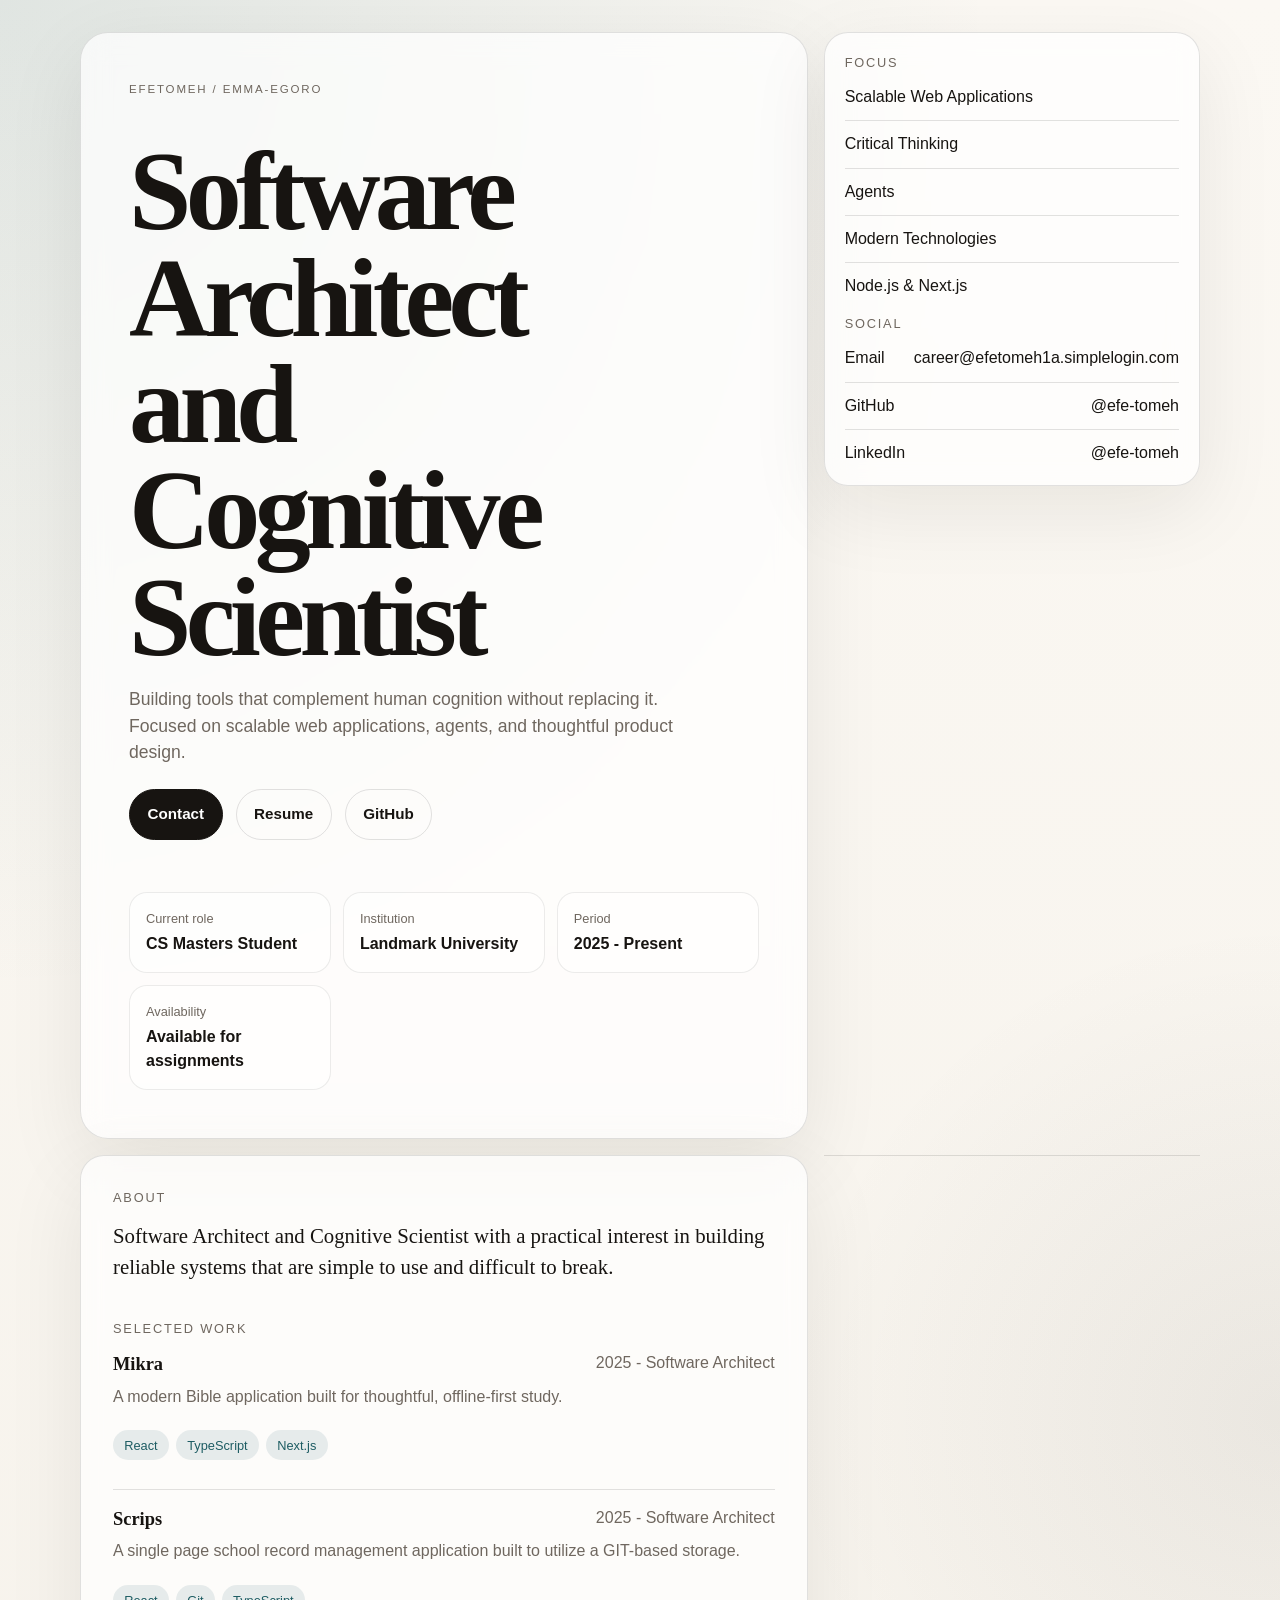
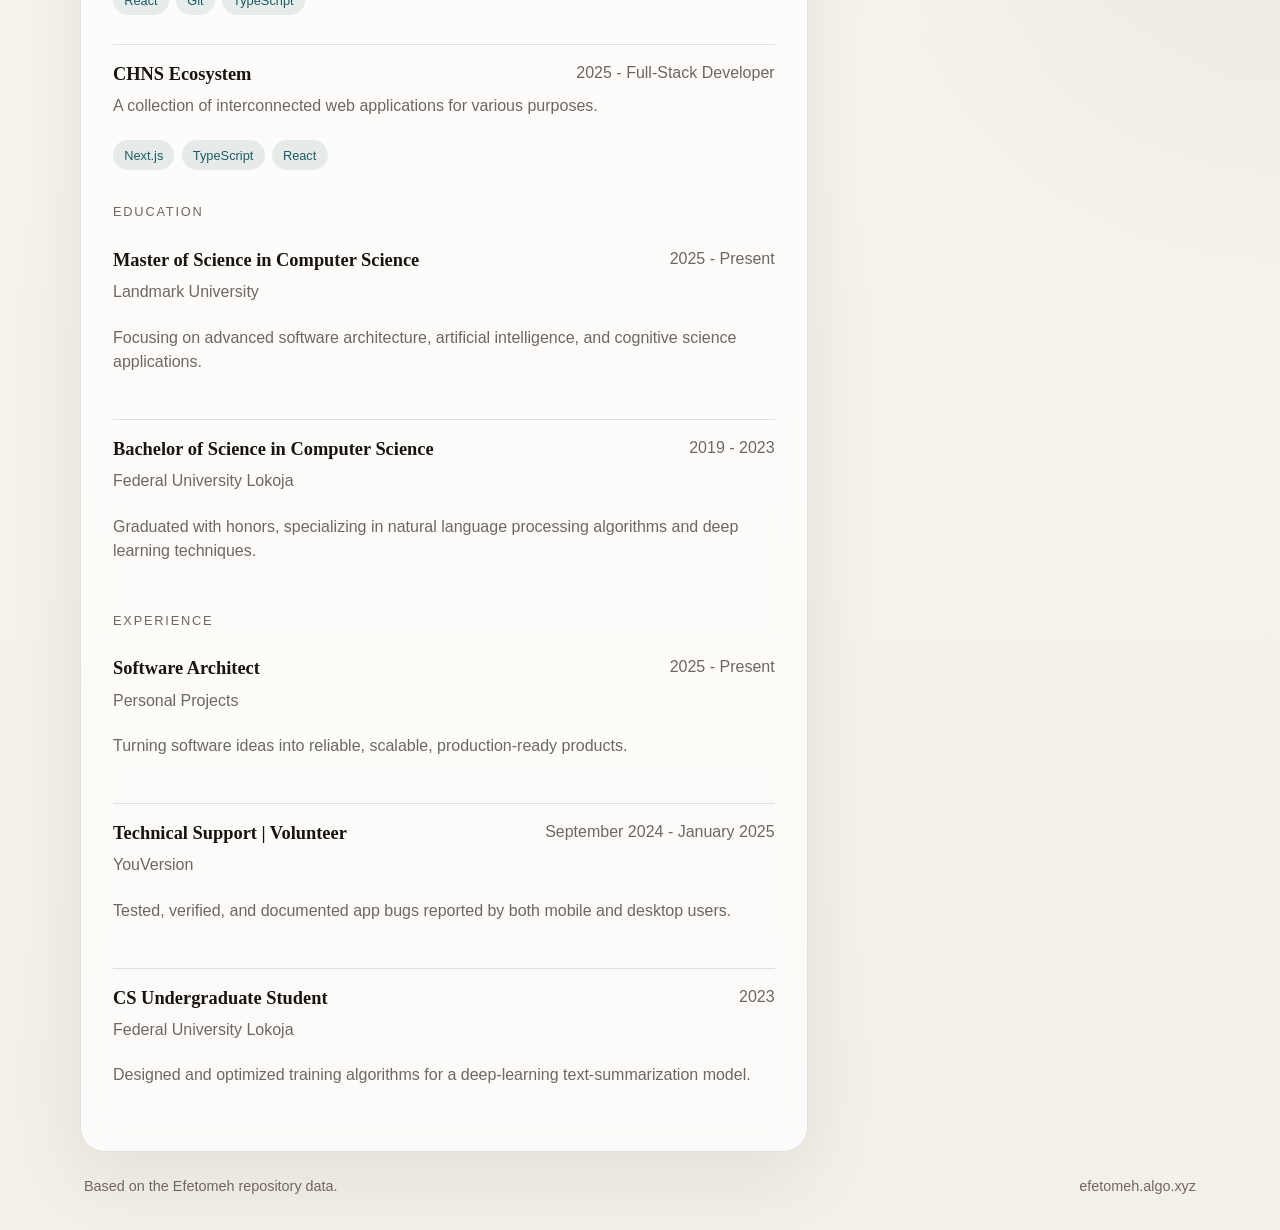
==== index.html @ be4eb084 "fix: update footer URL and simplify social list rendering" ====
<!doctype html>
<html lang="en">
  <head>
    <meta charset="UTF-8" />
    <meta name="viewport" content="width=device-width, initial-scale=1.0" />
    <meta name="description" content="Loading portfolio data..." />
    <title>Efetomeh</title>
    <style>
      :root {
        color-scheme: light;
        --bg: #f4f0e8;
        --panel: rgba(255, 255, 255, 0.72);
        --text: #171411;
        --muted: #6f675f;
        --line: rgba(23, 20, 17, 0.12);
        --accent: #1d5c63;
        --accent-soft: rgba(29, 92, 99, 0.1);
        --shadow: 0 24px 80px rgba(23, 20, 17, 0.08);
      }

      * {
        box-sizing: border-box;
      }

      html {
        scroll-behavior: smooth;
      }

      body {
        margin: 0;
        min-height: 100vh;
        background:
          radial-gradient(circle at top left, rgba(29, 92, 99, 0.12), transparent 32%),
          radial-gradient(circle at right center, rgba(23, 20, 17, 0.06), transparent 26%),
          linear-gradient(180deg, #fbf8f3 0%, var(--bg) 100%);
        color: var(--text);
        font-family: Georgia, "Times New Roman", serif;
        line-height: 1.5;
      }

      a {
        color: inherit;
        text-decoration: none;
      }

      a:hover {
        color: var(--accent);
      }

      .page {
        width: min(1120px, calc(100% - 2rem));
        margin: 0 auto;
        padding: 1rem 0 2rem;
      }

      .shell {
        display: grid;
        gap: 1rem;
        min-height: calc(100vh - 3rem);
      }

      .hero,
      .content,
      .aside,
      .footer {
        background: var(--panel);
        border: 1px solid var(--line);
        box-shadow: var(--shadow);
        backdrop-filter: blur(14px);
      }

      .hero {
        display: grid;
        gap: 1.5rem;
        padding: clamp(1.5rem, 4vw, 3rem);
        border-radius: 28px;
      }

      .eyebrow {
        margin: 0 0 1rem;
        font-family: Arial, Helvetica, sans-serif;
        letter-spacing: 0.16em;
        text-transform: uppercase;
        color: var(--muted);
        font-size: 0.72rem;
      }

      h1,
      h2,
      h3,
      p {
        margin-top: 0;
      }

      h1 {
        margin-bottom: 1rem;
        font-size: clamp(3rem, 9vw, 7rem);
        line-height: 0.95;
        letter-spacing: -0.05em;
        max-width: 10ch;
      }

      .lead {
        max-width: 34rem;
        margin-bottom: 1.5rem;
        font-family: Arial, Helvetica, sans-serif;
        font-size: clamp(1rem, 2vw, 1.1rem);
        color: var(--muted);
      }

      .actions {
        display: flex;
        flex-wrap: wrap;
        gap: 0.8rem;
        margin-bottom: 1.75rem;
      }

      .button {
        display: inline-flex;
        align-items: center;
        justify-content: center;
        min-height: 48px;
        padding: 0.8rem 1.1rem;
        border-radius: 999px;
        border: 1px solid var(--line);
        font-family: Arial, Helvetica, sans-serif;
        font-size: 0.95rem;
        font-weight: 600;
        transition: transform 180ms ease, background-color 180ms ease, border-color 180ms ease;
      }

      .button.primary {
        background: var(--text);
        color: #fff;
        border-color: var(--text);
      }

      .button.secondary {
        background: transparent;
        color: var(--text);
      }

      .button:hover {
        transform: translateY(-1px);
      }

      .meta-grid {
        display: grid;
        gap: 0.75rem;
        grid-template-columns: repeat(auto-fit, minmax(160px, 1fr));
        font-family: Arial, Helvetica, sans-serif;
      }

      .meta-card {
        padding: 1rem;
        border-radius: 18px;
        background: rgba(255, 255, 255, 0.5);
        border: 1px solid rgba(23, 20, 17, 0.08);
      }

      .meta-label {
        display: block;
        margin-bottom: 0.25rem;
        color: var(--muted);
        font-size: 0.8rem;
      }

      .meta-value {
        font-size: 1rem;
        font-weight: 600;
      }

      .content {
        display: grid;
        gap: 1rem;
        padding: clamp(1.25rem, 3vw, 2rem);
        border-radius: 24px;
      }

      .background-grid {
        display: grid;
        gap: 1rem;
      }

      .stack {
        display: grid;
        gap: 0.8rem;
      }

      .section-title {
        margin-bottom: 0.8rem;
        font-family: Arial, Helvetica, sans-serif;
        font-size: 0.8rem;
        letter-spacing: 0.14em;
        text-transform: uppercase;
        color: var(--muted);
      }

      .bio {
        max-width: 48rem;
        font-size: clamp(1.1rem, 2vw, 1.3rem);
      }

      .projects {
        display: grid;
        gap: 0.8rem;
      }

      .project {
        display: grid;
        gap: 0.35rem;
        padding: 1rem 0;
        border-top: 1px solid var(--line);
      }

      .project:first-child {
        border-top: 0;
        padding-top: 0;
      }

      .project-row {
        display: flex;
        flex-wrap: wrap;
        justify-content: space-between;
        gap: 0.8rem;
      }

      .project-title {
        margin: 0;
        font-size: 1.15rem;
      }

      .project-desc,
      .contact-note,
      .footer {
        font-family: Arial, Helvetica, sans-serif;
        color: var(--muted);
      }

      .tech {
        display: flex;
        flex-wrap: wrap;
        gap: 0.45rem;
      }

      .chip {
        padding: 0.35rem 0.7rem;
        border-radius: 999px;
        background: var(--accent-soft);
        color: var(--accent);
        font-family: Arial, Helvetica, sans-serif;
        font-size: 0.8rem;
      }

      .aside {
        display: grid;
        gap: 1rem;
        padding: 1.25rem;
        border-radius: 24px;
      }

      .list {
        display: grid;
        gap: 0.7rem;
        margin: 0;
        padding: 0;
        list-style: none;
        font-family: Arial, Helvetica, sans-serif;
      }

      .list li {
        display: flex;
        justify-content: space-between;
        gap: 1rem;
        padding-bottom: 0.7rem;
        border-bottom: 1px solid var(--line);
      }

      .list li:last-child {
        border-bottom: 0;
        padding-bottom: 0;
      }

      .footer {
        display: flex;
        justify-content: space-between;
        gap: 1rem;
        padding: 0.5rem 0.25rem 0;
        box-shadow: none;
        border: 0;
        background: transparent;
        font-size: 0.9rem;
      }

      .divider {
        width: 100%;
        height: 1px;
        background: var(--line);
      }

      @media (min-width: 900px) {
        .shell {
          grid-template-columns: minmax(0, 1.45fr) minmax(280px, 0.75fr);
          align-items: start;
          padding-top: 1rem;
        }

        .hero,
        .content {
          grid-column: 1;
        }

        .aside {
          grid-column: 2;
          position: sticky;
          top: 1rem;
        }

        .footer {
          grid-column: 1 / -1;
        }
      }

      @media (max-width: 640px) {
        .page {
          width: min(100% - 1rem, 1120px);
          padding-top: 0.5rem;
        }

        .hero,
        .content,
        .aside {
          border-radius: 22px;
        }

        .project-row,
        .footer {
          flex-direction: column;
        }
      }

      .button:focus-visible,
      a:focus-visible {
        outline: 2px solid var(--accent);
        outline-offset: 3px;
      }
    </style>
  </head>
  <body>
    <main class="page">
      <div class="shell">
        <section class="hero" aria-labelledby="hero-title">
          <p class="eyebrow" id="hero-eyebrow"></p>
          <div>
            <h1 id="hero-title"></h1>
            <p class="lead" id="hero-lead"></p>
            <div class="actions">
              <a class="button primary" id="contact-link" href="#"></a>
              <a class="button secondary" id="resume-link" href="#"></a>
              <a class="button secondary" id="github-link" href="#" target="_blank" rel="noreferrer"></a>
            </div>
          </div>

          <div class="meta-grid" id="profile-details-grid" aria-label="Profile details">
            <div class="meta-card">
              <span class="meta-label" id="label-current-role"></span>
              <div class="meta-value" id="current-role"></div>
            </div>
            <div class="meta-card">
              <span class="meta-label" id="label-current-institution"></span>
              <div class="meta-value" id="current-institution"></div>
            </div>
            <div class="meta-card">
              <span class="meta-label" id="label-current-period"></span>
              <div class="meta-value" id="current-period"></div>
            </div>
            <div class="meta-card">
              <span class="meta-label" id="label-availability"></span>
              <div class="meta-value" id="availability"></div>
            </div>
          </div>
        </section>

        <aside class="aside" aria-labelledby="focus-title">
          <div>
            <p class="section-title" id="focus-title">Focus</p>
            <ul class="list" id="focus-list"></ul>
          </div>

          <div>
            <p class="section-title" id="social-title">Social</p>
            <ul class="list" id="social-list"></ul>
          </div>
        </aside>

        <section class="content" aria-labelledby="work-title">
          <div>
            <p class="section-title" id="about-title">About</p>
            <p class="bio" id="bio"></p>
          </div>

          <div>
            <p class="section-title" id="work-title">Selected work</p>
            <div class="projects" id="projects-list"></div>
          </div>

          <div class="background-grid">
            <div class="stack">
              <p class="section-title" id="education-title">Education</p>
              <div class="projects" id="education-list"></div>
            </div>

            <div class="stack">
              <p class="section-title" id="experience-title">Experience</p>
              <div class="projects" id="experience-list"></div>
            </div>
          </div>
        </section>

        <div class="divider" aria-hidden="true"></div>

        <footer class="footer">
          <span id="footer-note"></span>
          <span><a id="footer-link" href="#" target="_blank" rel="noreferrer"></a></span>
        </footer>
      </div>
    </main>
    <script type="module">
      const dataUrl = "./data.json";

      const descriptionMeta = document.querySelector('meta[name="description"]');
      const heroEyebrow = document.getElementById("hero-eyebrow");
      const heroTitle = document.getElementById("hero-title");
      const heroLead = document.getElementById("hero-lead");
      const contactLink = document.getElementById("contact-link");
      const currentRole = document.getElementById("current-role");
      const currentInstitution = document.getElementById("current-institution");
      const currentPeriod = document.getElementById("current-period");
      const availability = document.getElementById("availability");
      const profileDetailsGrid = document.getElementById("profile-details-grid");
      const labelCurrentRole = document.getElementById("label-current-role");
      const labelCurrentInstitution = document.getElementById("label-current-institution");
      const labelCurrentPeriod = document.getElementById("label-current-period");
      const labelAvailability = document.getElementById("label-availability");
      const resumeLink = document.getElementById("resume-link");
      const footerLink = document.getElementById("footer-link");
      const footerNote = document.getElementById("footer-note");
      const focusTitle = document.getElementById("focus-title");
      const focusList = document.getElementById("focus-list");
      const socialList = document.getElementById("social-list");
      const socialTitle = document.getElementById("social-title");
      const aboutTitle = document.getElementById("about-title");
      const workTitle = document.getElementById("work-title");
      const educationTitle = document.getElementById("education-title");
      const experienceTitle = document.getElementById("experience-title");
      const bio = document.getElementById("bio");
      const projectsList = document.getElementById("projects-list");
      const educationList = document.getElementById("education-list");
      const experienceList = document.getElementById("experience-list");

      function renderPortfolio(portfolioData) {
        const { page, personalInfo, projects, education, experience, socials } = portfolioData;
        const contactSocial = socials.find((social) => social.name === "Email" || social.name === "Mail") ?? socials[0];
        const githubSocial = socials.find((social) => social.name === "GitHub");
        const sections = page.sections ?? {};
        const profileDetailLabels = page.profileDetailLabels ?? {};

        if (descriptionMeta) {
          descriptionMeta.setAttribute("content", page.description);
        }

        document.title = page.title;

        if (heroEyebrow) heroEyebrow.textContent = `${personalInfo.name} / ${personalInfo.fullName}`;
        if (heroTitle) heroTitle.textContent = personalInfo.title;
        if (heroLead) {
          heroLead.textContent = `${personalInfo.description.charAt(0).toUpperCase()}${personalInfo.description.slice(1)} ${page.heroLeadSuffix}`;
        }
        if (contactLink) contactLink.textContent = page.contactLabel;
        if (contactLink && contactSocial) contactLink.setAttribute("href", contactSocial.url);
        if (profileDetailsGrid) profileDetailsGrid.setAttribute("aria-label", page.profileDetailAriaLabel ?? "Profile details");
        if (labelCurrentRole) labelCurrentRole.textContent = profileDetailLabels.role ?? "Current role";
        if (labelCurrentInstitution) labelCurrentInstitution.textContent = profileDetailLabels.institution ?? "Institution";
        if (labelCurrentPeriod) labelCurrentPeriod.textContent = profileDetailLabels.period ?? "Period";
        if (labelAvailability) labelAvailability.textContent = profileDetailLabels.availability ?? "Availability";
        if (currentRole) currentRole.textContent = personalInfo.currentRole;
        if (currentInstitution) currentInstitution.textContent = personalInfo.currentInstitution.replace(/^@\s*/, "");
        if (currentPeriod) currentPeriod.textContent = personalInfo.currentPeriod.replace(/—/g, "-");
        if (availability) availability.textContent = personalInfo.availability;
        if (resumeLink) resumeLink.textContent = page.resumeLabel;
        if (resumeLink) resumeLink.setAttribute("href", personalInfo.resumeUrl);
        if (focusTitle) focusTitle.textContent = sections.focus ?? "Focus";
        if (socialTitle) socialTitle.textContent = sections.social ?? "Social";
        if (aboutTitle) aboutTitle.textContent = sections.about ?? "About";
        if (workTitle) workTitle.textContent = sections.selectedWork ?? "Selected work";
        if (educationTitle) educationTitle.textContent = sections.education ?? "Education";
        if (experienceTitle) experienceTitle.textContent = sections.experience ?? "Experience";
        const githubLink = document.getElementById("github-link");
        if (githubLink) githubLink.textContent = page.githubLabel;
        if (githubLink && githubSocial) githubLink.setAttribute("href", githubSocial.url);
        if (footerNote) footerNote.textContent = page.footerNote;
        if (footerLink) footerLink.textContent = page.footerUrlLabel;
        if (footerLink) footerLink.setAttribute("href", page.footerUrl);
        if (bio) {
          bio.textContent = `${personalInfo.title} with a practical interest in building reliable systems that are simple to use and difficult to break.`;
        }

        if (focusList) {
          focusList.innerHTML = personalInfo.focus
            .map((item) => `<li><span>${item}</span></li>`)
            .join("");
        }

        if (socialList) {
          socialList.innerHTML = socials
            .map((social) => {
              const label = social.handle ?? "";
              return `<li><a href="${social.url}" target="${social.url.startsWith("mailto:") ? "_self" : "_blank"}" rel="${social.url.startsWith("mailto:") ? "" : "noreferrer"}">${social.name}</a><span>${label}</span></li>`;
            })
            .join("");
        }

        if (projectsList) {
          projectsList.innerHTML = projects
            .map(
              (project) => `
                <article class="project">
                  <div class="project-row">
                    <h3 class="project-title"><a href="${project.url}" target="_blank" rel="noreferrer">${project.title}</a></h3>
                    <span class="project-desc">${project.year} - ${project.role}</span>
                  </div>
                  <p class="project-desc">${project.description.replace(/^.*?:\s*/, "")}</p>
                  <div class="tech">
                    ${project.tech.map((tech) => `<span class="chip">${tech}</span>`).join("")}
                  </div>
                </article>
              `
            )
            .join("");
        }

        if (educationList) {
          educationList.innerHTML = education
            .map(
              (item) => `
                <article class="project">
                  <div class="project-row">
                    <h3 class="project-title">${item.degree}</h3>
                    <span class="project-desc">${item.year}</span>
                  </div>
                  <p class="project-desc">${item.school}</p>
                  <p class="project-desc">${item.description}</p>
                </article>
              `
            )
            .join("");
        }

        if (experienceList) {
          experienceList.innerHTML = experience
            .map(
              (item) => `
                <article class="project">
                  <div class="project-row">
                    <h3 class="project-title">${item.role}</h3>
                    <span class="project-desc">${item.year}</span>
                  </div>
                  <p class="project-desc">${item.company}</p>
                  <p class="project-desc">${item.description}</p>
                </article>
              `
            )
            .join("");
        }
      }

      async function loadPortfolio() {
        let portfolioData = null;

        try {
          const response = await fetch(dataUrl, { cache: "no-store" });
          if (!response.ok) {
            throw new Error(`Failed to fetch data.json: ${response.status}`);
          }
          portfolioData = await response.json();
        } catch (error) {
          console.warn("Portfolio data could not be fetched.", error);
        }

        if (!portfolioData) {
          if (heroLead) heroLead.textContent = "Portfolio content could not be loaded.";
          return;
        }

        renderPortfolio(portfolioData);
      }

      loadPortfolio();
    </script>
  </body>
</html>
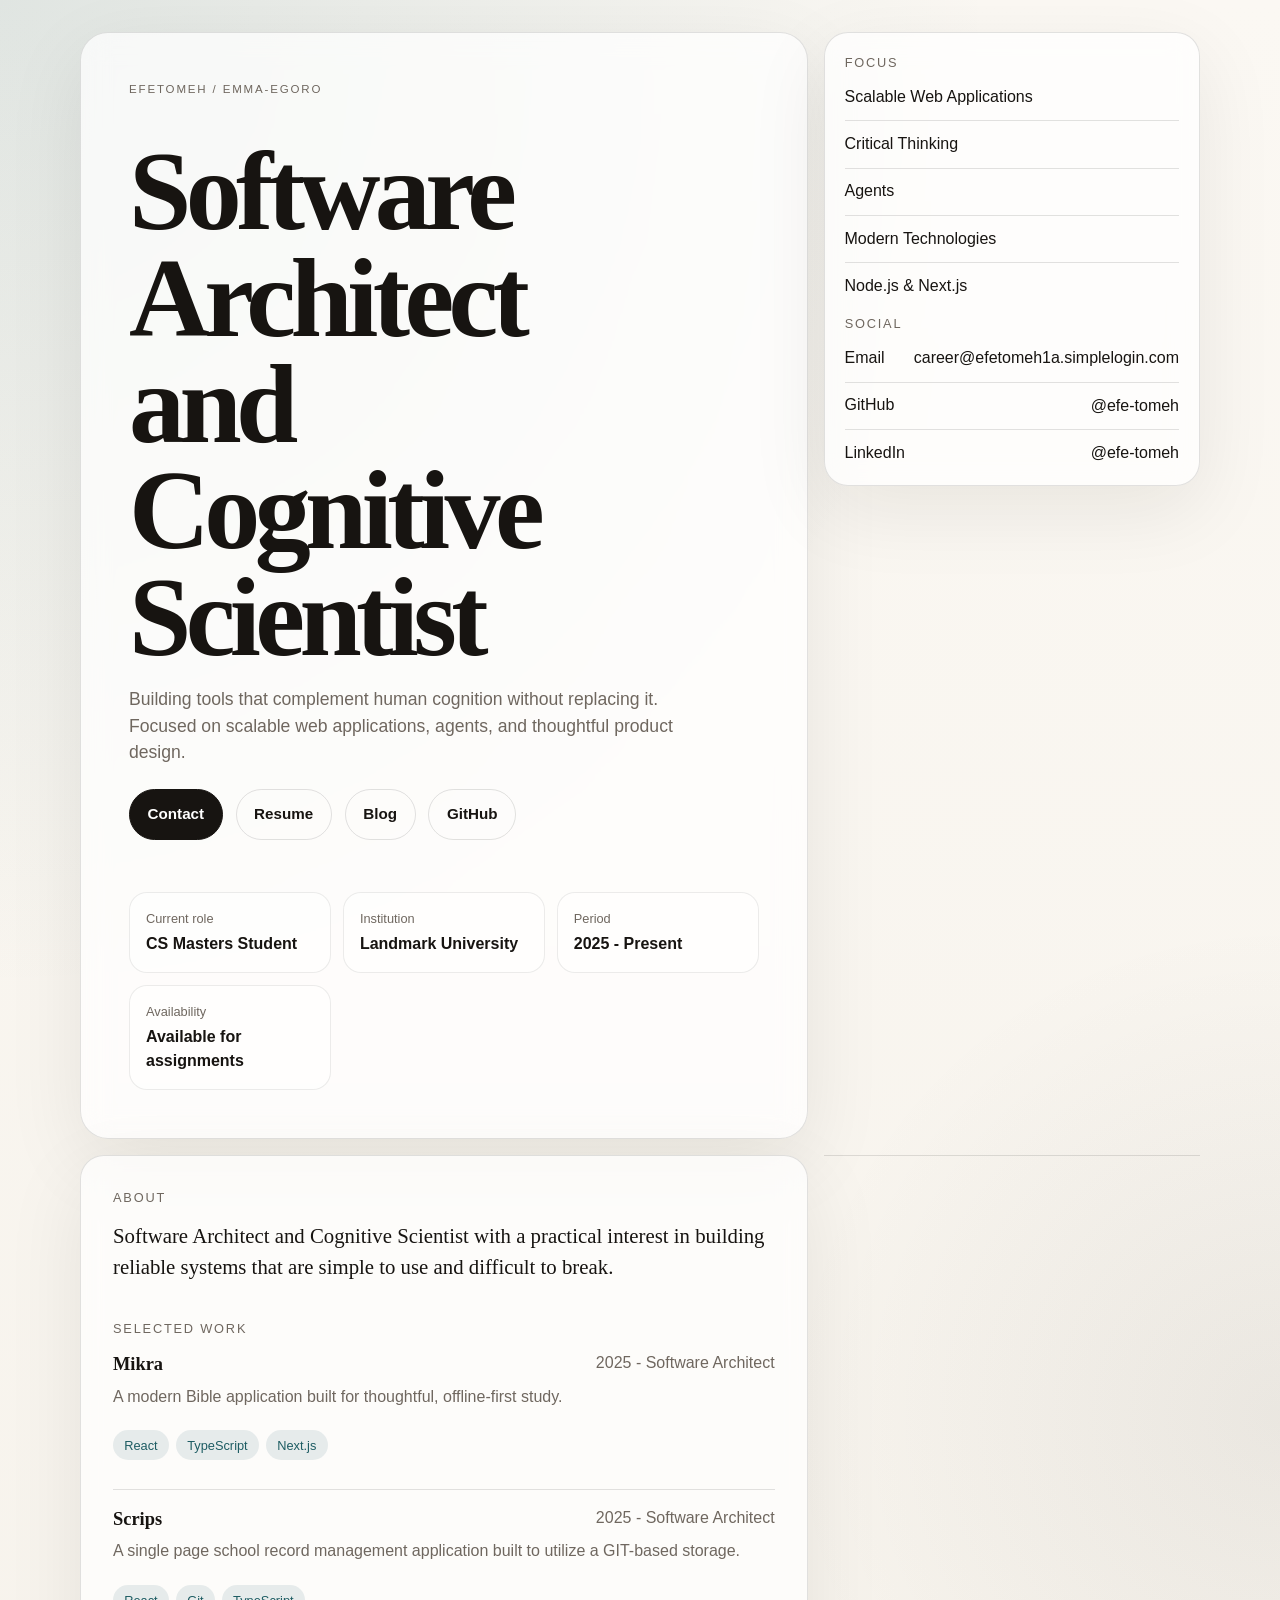
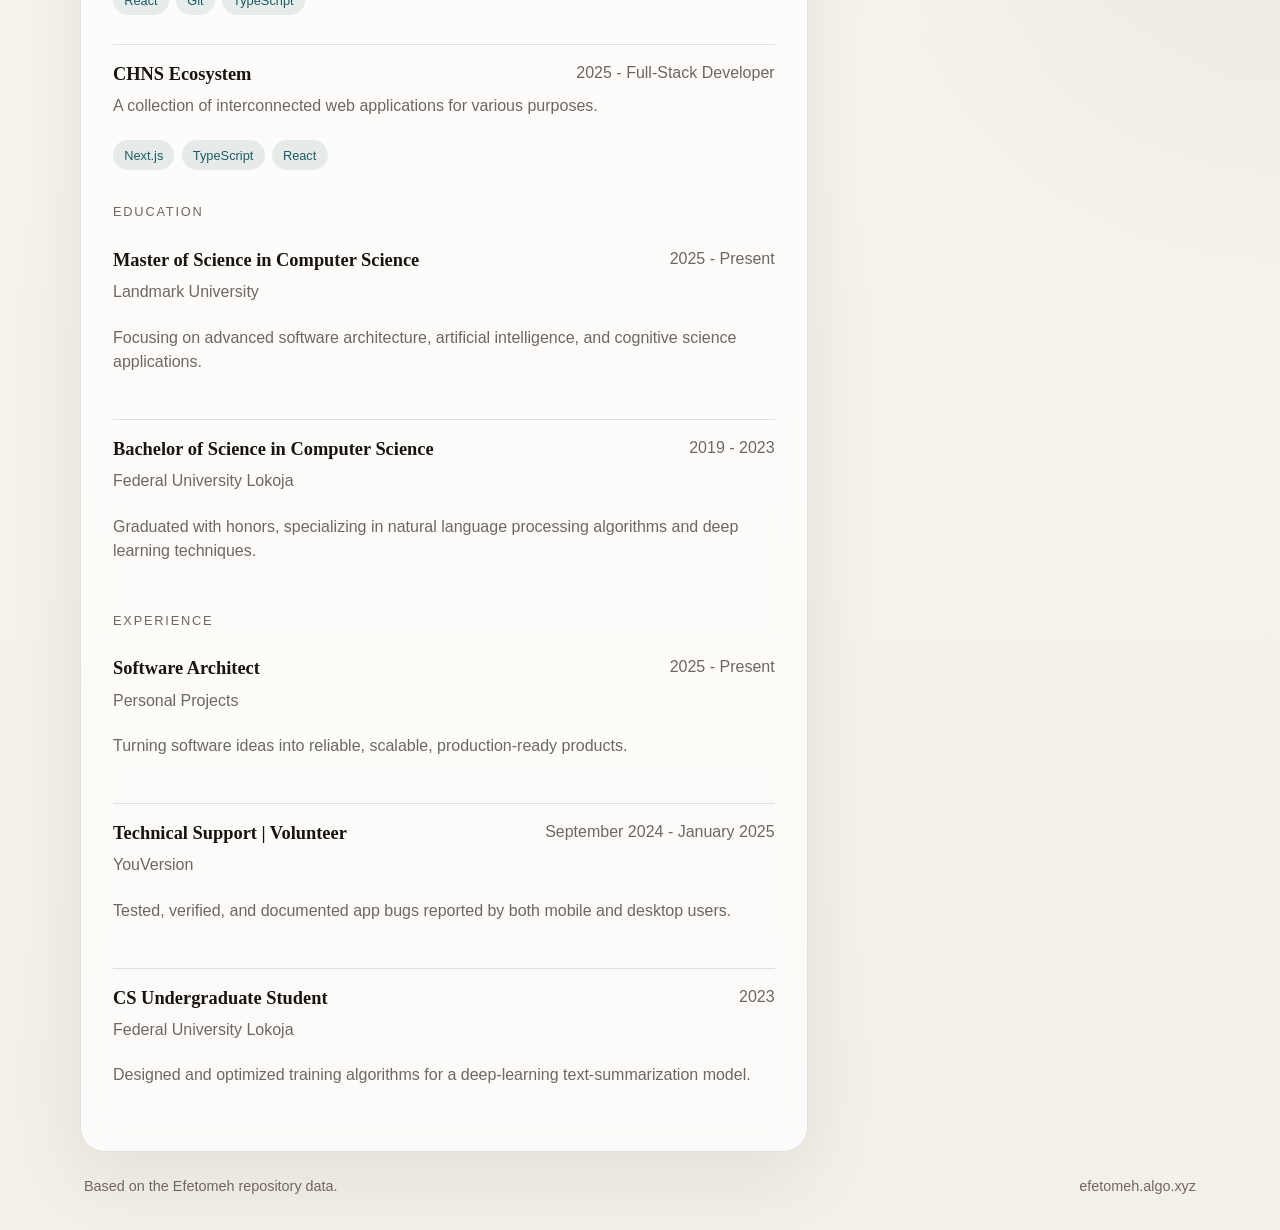
==== commit 9e537c32: "refactor: restructure portfolio data and update rendering logic" ====
--- a/index.html
+++ b/index.html
@@ -355,9 +355,10 @@
             <h1 id="hero-title"></h1>
             <p class="lead" id="hero-lead"></p>
             <div class="actions">
-              <a class="button primary" id="contact-link" href="#"></a>
-              <a class="button secondary" id="resume-link" href="#"></a>
-              <a class="button secondary" id="github-link" href="#" target="_blank" rel="noreferrer"></a>
+              <a class="button primary" id="contact-link" href=""></a>
+              <a class="button secondary" id="resume-link" href=""></a>
+              <a class="button secondary" id="blog-link" href=""></a>
+              <a class="button secondary" id="github-link" href="" target="_blank" rel="noreferrer"></a>
             </div>
           </div>
 
@@ -443,6 +444,7 @@
       const labelCurrentPeriod = document.getElementById("label-current-period");
       const labelAvailability = document.getElementById("label-availability");
       const resumeLink = document.getElementById("resume-link");
+      const blogLink = document.getElementById("blog-link");
       const footerLink = document.getElementById("footer-link");
       const footerNote = document.getElementById("footer-note");
       const focusTitle = document.getElementById("focus-title");
@@ -459,54 +461,54 @@
       const experienceList = document.getElementById("experience-list");
 
       function renderPortfolio(portfolioData) {
-        const { page, personalInfo, projects, education, experience, socials } = portfolioData;
-        const contactSocial = socials.find((social) => social.name === "Email" || social.name === "Mail") ?? socials[0];
-        const githubSocial = socials.find((social) => social.name === "GitHub");
-        const sections = page.sections ?? {};
-        const profileDetailLabels = page.profileDetailLabels ?? {};
+        const { hero, sections, profile, content, footer } = portfolioData;
+        const { projects, education, experience, socials } = content;
+        const profileDetailLabels = hero.profileDetailLabels ?? {};
 
         if (descriptionMeta) {
-          descriptionMeta.setAttribute("content", page.description);
-        }
-
-        document.title = page.title;
-
-        if (heroEyebrow) heroEyebrow.textContent = `${personalInfo.name} / ${personalInfo.fullName}`;
-        if (heroTitle) heroTitle.textContent = personalInfo.title;
+          descriptionMeta.setAttribute("content", hero.metaDescription);
+        }
+
+        document.title = hero.title;
+
+        if (heroEyebrow) heroEyebrow.textContent = `${hero.name} / ${hero.fullName}`;
+        if (heroTitle) heroTitle.textContent = hero.headline;
         if (heroLead) {
-          heroLead.textContent = `${personalInfo.description.charAt(0).toUpperCase()}${personalInfo.description.slice(1)} ${page.heroLeadSuffix}`;
-        }
-        if (contactLink) contactLink.textContent = page.contactLabel;
-        if (contactLink && contactSocial) contactLink.setAttribute("href", contactSocial.url);
-        if (profileDetailsGrid) profileDetailsGrid.setAttribute("aria-label", page.profileDetailAriaLabel ?? "Profile details");
-        if (labelCurrentRole) labelCurrentRole.textContent = profileDetailLabels.role ?? "Current role";
-        if (labelCurrentInstitution) labelCurrentInstitution.textContent = profileDetailLabels.institution ?? "Institution";
-        if (labelCurrentPeriod) labelCurrentPeriod.textContent = profileDetailLabels.period ?? "Period";
-        if (labelAvailability) labelAvailability.textContent = profileDetailLabels.availability ?? "Availability";
-        if (currentRole) currentRole.textContent = personalInfo.currentRole;
-        if (currentInstitution) currentInstitution.textContent = personalInfo.currentInstitution.replace(/^@\s*/, "");
-        if (currentPeriod) currentPeriod.textContent = personalInfo.currentPeriod.replace(/—/g, "-");
-        if (availability) availability.textContent = personalInfo.availability;
-        if (resumeLink) resumeLink.textContent = page.resumeLabel;
-        if (resumeLink) resumeLink.setAttribute("href", personalInfo.resumeUrl);
-        if (focusTitle) focusTitle.textContent = sections.focus ?? "Focus";
-        if (socialTitle) socialTitle.textContent = sections.social ?? "Social";
-        if (aboutTitle) aboutTitle.textContent = sections.about ?? "About";
-        if (workTitle) workTitle.textContent = sections.selectedWork ?? "Selected work";
-        if (educationTitle) educationTitle.textContent = sections.education ?? "Education";
-        if (experienceTitle) experienceTitle.textContent = sections.experience ?? "Experience";
+          heroLead.textContent = `${hero.description.charAt(0).toUpperCase()}${hero.description.slice(1)} ${hero.leadSuffix}`;
+        }
+        if (contactLink) contactLink.textContent = hero.actions.contact.label;
+        if (contactLink) contactLink.setAttribute("href", hero.actions.contact.url);
+        if (profileDetailsGrid) profileDetailsGrid.setAttribute("aria-label", hero.profileDetailAriaLabel);
+        if (labelCurrentRole) labelCurrentRole.textContent = profileDetailLabels.role;
+        if (labelCurrentInstitution) labelCurrentInstitution.textContent = profileDetailLabels.institution;
+        if (labelCurrentPeriod) labelCurrentPeriod.textContent = profileDetailLabels.period;
+        if (labelAvailability) labelAvailability.textContent = profileDetailLabels.availability;
+        if (currentRole) currentRole.textContent = profile.currentRole;
+        if (currentInstitution) currentInstitution.textContent = profile.currentInstitution.replace(/^@\s*/, "");
+        if (currentPeriod) currentPeriod.textContent = profile.currentPeriod.replace(/—/g, "-");
+        if (availability) availability.textContent = profile.availability;
+        if (resumeLink) resumeLink.textContent = hero.actions.resume.label;
+        if (resumeLink) resumeLink.setAttribute("href", hero.actions.resume.url);
+        if (blogLink) blogLink.textContent = hero.actions.blog.label;
+        if (blogLink) blogLink.setAttribute("href", hero.actions.blog.url);
         const githubLink = document.getElementById("github-link");
-        if (githubLink) githubLink.textContent = page.githubLabel;
-        if (githubLink && githubSocial) githubLink.setAttribute("href", githubSocial.url);
-        if (footerNote) footerNote.textContent = page.footerNote;
-        if (footerLink) footerLink.textContent = page.footerUrlLabel;
-        if (footerLink) footerLink.setAttribute("href", page.footerUrl);
+        if (githubLink) githubLink.textContent = hero.actions.github.label;
+        if (githubLink) githubLink.setAttribute("href", hero.actions.github.url);
+        if (focusTitle) focusTitle.textContent = sections.focus;
+        if (socialTitle) socialTitle.textContent = sections.social;
+        if (aboutTitle) aboutTitle.textContent = sections.about;
+        if (workTitle) workTitle.textContent = sections.selectedWork;
+        if (educationTitle) educationTitle.textContent = sections.education;
+        if (experienceTitle) experienceTitle.textContent = sections.experience;
+        if (footerNote) footerNote.textContent = footer.note;
+        if (footerLink) footerLink.textContent = footer.label;
+        if (footerLink) footerLink.setAttribute("href", footer.url);
         if (bio) {
-          bio.textContent = `${personalInfo.title} with a practical interest in building reliable systems that are simple to use and difficult to break.`;
+          bio.textContent = `${hero.headline} with a practical interest in building reliable systems that are simple to use and difficult to break.`;
         }
 
         if (focusList) {
-          focusList.innerHTML = personalInfo.focus
+          focusList.innerHTML = profile.focus
             .map((item) => `<li><span>${item}</span></li>`)
             .join("");
         }
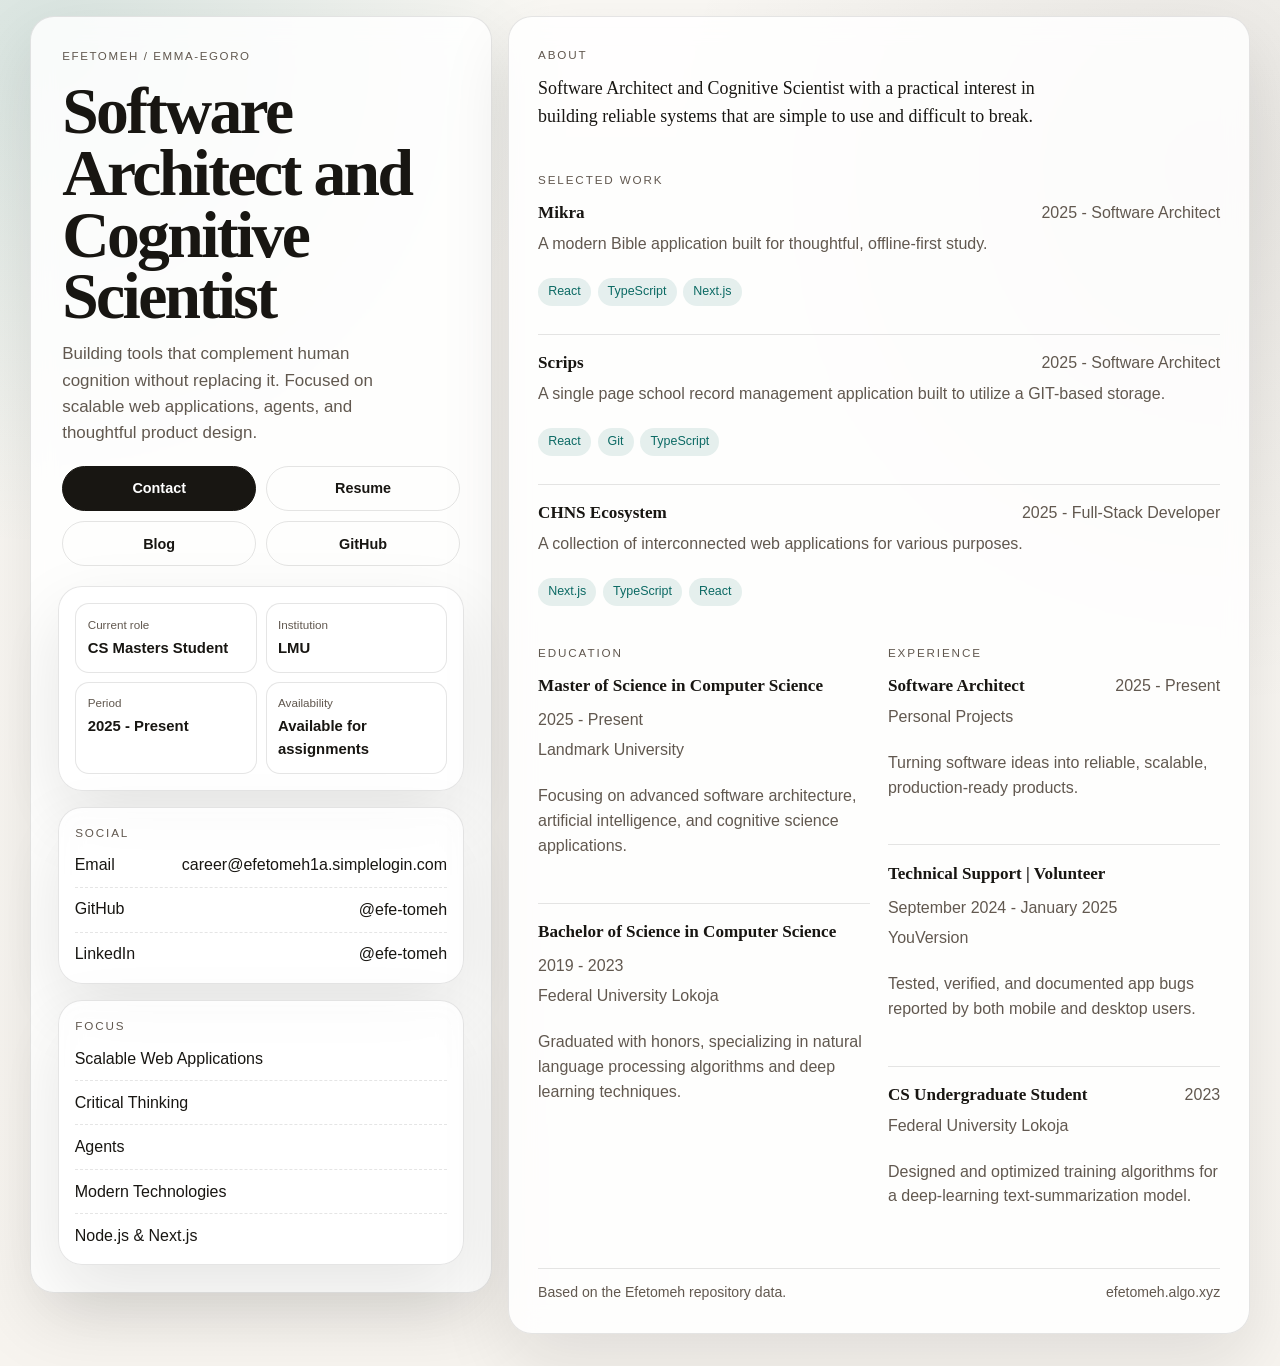
==== commit 2cf36165: "style: update layout and design elements for improved aesthetics and readability" ====
--- a/index.html
+++ b/index.html
@@ -8,14 +8,14 @@
     <style>
       :root {
         color-scheme: light;
-        --bg: #f4f0e8;
-        --panel: rgba(255, 255, 255, 0.72);
-        --text: #171411;
-        --muted: #6f675f;
-        --line: rgba(23, 20, 17, 0.12);
-        --accent: #1d5c63;
-        --accent-soft: rgba(29, 92, 99, 0.1);
-        --shadow: 0 24px 80px rgba(23, 20, 17, 0.08);
+        --paper: #f7f4ef;
+        --card: rgba(255, 255, 255, 0.84);
+        --ink: #181612;
+        --muted: #61584f;
+        --line: rgba(24, 22, 18, 0.11);
+        --accent: #0c6a64;
+        --accent-soft: rgba(12, 106, 100, 0.1);
+        --shadow: 0 28px 70px rgba(24, 22, 18, 0.1);
       }
 
       * {
@@ -30,59 +30,12 @@
         margin: 0;
         min-height: 100vh;
         background:
-          radial-gradient(circle at top left, rgba(29, 92, 99, 0.12), transparent 32%),
-          radial-gradient(circle at right center, rgba(23, 20, 17, 0.06), transparent 26%),
-          linear-gradient(180deg, #fbf8f3 0%, var(--bg) 100%);
-        color: var(--text);
-        font-family: Georgia, "Times New Roman", serif;
-        line-height: 1.5;
-      }
-
-      a {
-        color: inherit;
-        text-decoration: none;
-      }
-
-      a:hover {
-        color: var(--accent);
-      }
-
-      .page {
-        width: min(1120px, calc(100% - 2rem));
-        margin: 0 auto;
-        padding: 1rem 0 2rem;
-      }
-
-      .shell {
-        display: grid;
-        gap: 1rem;
-        min-height: calc(100vh - 3rem);
-      }
-
-      .hero,
-      .content,
-      .aside,
-      .footer {
-        background: var(--panel);
-        border: 1px solid var(--line);
-        box-shadow: var(--shadow);
-        backdrop-filter: blur(14px);
-      }
-
-      .hero {
-        display: grid;
-        gap: 1.5rem;
-        padding: clamp(1.5rem, 4vw, 3rem);
-        border-radius: 28px;
-      }
-
-      .eyebrow {
-        margin: 0 0 1rem;
-        font-family: Arial, Helvetica, sans-serif;
-        letter-spacing: 0.16em;
-        text-transform: uppercase;
-        color: var(--muted);
-        font-size: 0.72rem;
+          radial-gradient(circle at 4% 3%, rgba(12, 106, 100, 0.14), transparent 28%),
+          radial-gradient(circle at 95% 12%, rgba(24, 22, 18, 0.08), transparent 32%),
+          linear-gradient(180deg, #faf8f4 0%, var(--paper) 100%);
+        color: var(--ink);
+        font-family: "Iowan Old Style", "Palatino Linotype", Palatino, Georgia, serif;
+        line-height: 1.55;
       }
 
       h1,
@@ -92,113 +45,177 @@
         margin-top: 0;
       }
 
+      a {
+        color: inherit;
+        text-decoration: none;
+      }
+
+      a:hover {
+        color: var(--accent);
+      }
+
+      .page {
+        width: min(1220px, calc(100% - 2rem));
+        margin: 0 auto;
+        padding: 1rem 0 2rem;
+      }
+
+      .layout {
+        display: grid;
+        gap: 1rem;
+      }
+
+      .rail,
+      .main,
+      .tile {
+        background: var(--card);
+        border: 1px solid var(--line);
+        box-shadow: var(--shadow);
+        backdrop-filter: blur(12px);
+        border-radius: 24px;
+      }
+
+      .rail {
+        display: grid;
+        gap: 1rem;
+        padding: clamp(1.2rem, 2.2vw, 1.7rem);
+      }
+
+      .hero {
+        padding: 0.25rem;
+      }
+
+      .eyebrow {
+        margin-bottom: 0.95rem;
+        font-family: "Trebuchet MS", "Lucida Sans Unicode", "Lucida Grande", Arial, sans-serif;
+        letter-spacing: 0.14em;
+        text-transform: uppercase;
+        font-size: 0.72rem;
+        color: var(--muted);
+      }
+
       h1 {
-        margin-bottom: 1rem;
-        font-size: clamp(3rem, 9vw, 7rem);
-        line-height: 0.95;
-        letter-spacing: -0.05em;
-        max-width: 10ch;
+        margin-bottom: 0.85rem;
+        font-size: clamp(2.3rem, 6vw, 4.1rem);
+        line-height: 0.94;
+        letter-spacing: -0.04em;
       }
 
       .lead {
-        max-width: 34rem;
-        margin-bottom: 1.5rem;
-        font-family: Arial, Helvetica, sans-serif;
-        font-size: clamp(1rem, 2vw, 1.1rem);
+        margin-bottom: 1.2rem;
+        max-width: 38ch;
+        font-family: "Trebuchet MS", Arial, sans-serif;
         color: var(--muted);
+        font-size: clamp(0.98rem, 1.5vw, 1.06rem);
       }
 
       .actions {
-        display: flex;
-        flex-wrap: wrap;
-        gap: 0.8rem;
-        margin-bottom: 1.75rem;
+        display: grid;
+        grid-template-columns: repeat(2, minmax(0, 1fr));
+        gap: 0.62rem;
       }
 
       .button {
+        min-height: 43px;
         display: inline-flex;
         align-items: center;
         justify-content: center;
-        min-height: 48px;
-        padding: 0.8rem 1.1rem;
         border-radius: 999px;
+        padding: 0.66rem 0.9rem;
         border: 1px solid var(--line);
-        font-family: Arial, Helvetica, sans-serif;
-        font-size: 0.95rem;
-        font-weight: 600;
-        transition: transform 180ms ease, background-color 180ms ease, border-color 180ms ease;
+        font-family: "Trebuchet MS", Arial, sans-serif;
+        font-size: 0.9rem;
+        font-weight: 700;
+        transition: transform 170ms ease, border-color 170ms ease, background-color 170ms ease;
       }
 
       .button.primary {
-        background: var(--text);
+        background: var(--ink);
         color: #fff;
-        border-color: var(--text);
+        border-color: var(--ink);
       }
 
       .button.secondary {
         background: transparent;
-        color: var(--text);
+        color: var(--ink);
       }
 
       .button:hover {
         transform: translateY(-1px);
+        border-color: rgba(24, 22, 18, 0.35);
       }
 
       .meta-grid {
         display: grid;
-        gap: 0.75rem;
-        grid-template-columns: repeat(auto-fit, minmax(160px, 1fr));
-        font-family: Arial, Helvetica, sans-serif;
+        grid-template-columns: repeat(2, minmax(0, 1fr));
+        gap: 0.55rem;
       }
 
       .meta-card {
-        padding: 1rem;
-        border-radius: 18px;
-        background: rgba(255, 255, 255, 0.5);
-        border: 1px solid rgba(23, 20, 17, 0.08);
+        border: 1px solid var(--line);
+        border-radius: 14px;
+        padding: 0.72rem;
+        background: rgba(255, 255, 255, 0.52);
       }
 
       .meta-label {
         display: block;
-        margin-bottom: 0.25rem;
+        font-family: "Trebuchet MS", Arial, sans-serif;
         color: var(--muted);
-        font-size: 0.8rem;
+        font-size: 0.73rem;
+        margin-bottom: 0.2rem;
       }
 
       .meta-value {
-        font-size: 1rem;
-        font-weight: 600;
-      }
-
-      .content {
-        display: grid;
-        gap: 1rem;
-        padding: clamp(1.25rem, 3vw, 2rem);
-        border-radius: 24px;
-      }
-
-      .background-grid {
-        display: grid;
-        gap: 1rem;
-      }
-
-      .stack {
-        display: grid;
-        gap: 0.8rem;
+        font-family: "Trebuchet MS", Arial, sans-serif;
+        font-size: 0.93rem;
+        font-weight: 700;
+      }
+
+      .tile {
+        padding: 1rem;
       }
 
       .section-title {
-        margin-bottom: 0.8rem;
-        font-family: Arial, Helvetica, sans-serif;
-        font-size: 0.8rem;
-        letter-spacing: 0.14em;
+        margin-bottom: 0.7rem;
+        font-family: "Trebuchet MS", Arial, sans-serif;
+        font-size: 0.73rem;
+        letter-spacing: 0.16em;
         text-transform: uppercase;
         color: var(--muted);
       }
 
+      .list {
+        list-style: none;
+        margin: 0;
+        padding: 0;
+        display: grid;
+        gap: 0.58rem;
+        font-family: "Trebuchet MS", Arial, sans-serif;
+      }
+
+      .list li {
+        display: flex;
+        justify-content: space-between;
+        gap: 0.7rem;
+        border-bottom: 1px dashed var(--line);
+        padding-bottom: 0.58rem;
+      }
+
+      .list li:last-child {
+        border-bottom: 0;
+        padding-bottom: 0;
+      }
+
+      .main {
+        padding: clamp(1.2rem, 2.3vw, 1.8rem);
+        display: grid;
+        gap: 1.4rem;
+      }
+
       .bio {
-        max-width: 48rem;
-        font-size: clamp(1.1rem, 2vw, 1.3rem);
+        max-width: 62ch;
+        font-size: clamp(1.03rem, 1.4vw, 1.18rem);
       }
 
       .projects {
@@ -208,134 +225,101 @@
 
       .project {
         display: grid;
-        gap: 0.35rem;
-        padding: 1rem 0;
+        gap: 0.33rem;
+        padding: 0.95rem 0;
         border-top: 1px solid var(--line);
       }
 
       .project:first-child {
+        padding-top: 0;
         border-top: 0;
-        padding-top: 0;
       }
 
       .project-row {
+        display: flex;
+        justify-content: space-between;
+        align-items: baseline;
+        flex-wrap: wrap;
+        gap: 0.55rem;
+      }
+
+      .project-title {
+        margin: 0;
+        font-size: 1.07rem;
+      }
+
+      .project-desc,
+      .footer {
+        font-family: "Trebuchet MS", Arial, sans-serif;
+        color: var(--muted);
+      }
+
+      .tech {
+        display: flex;
+        flex-wrap: wrap;
+        gap: 0.42rem;
+      }
+
+      .chip {
+        background: var(--accent-soft);
+        color: var(--accent);
+        border-radius: 999px;
+        padding: 0.27rem 0.63rem;
+        font-family: "Trebuchet MS", Arial, sans-serif;
+        font-size: 0.78rem;
+      }
+
+      .stack-grid {
+        display: grid;
+        gap: 1rem;
+      }
+
+      .footer {
+        border-top: 1px solid var(--line);
+        margin-top: 0.3rem;
+        padding-top: 0.85rem;
         display: flex;
         flex-wrap: wrap;
         justify-content: space-between;
-        gap: 0.8rem;
-      }
-
-      .project-title {
-        margin: 0;
-        font-size: 1.15rem;
-      }
-
-      .project-desc,
-      .contact-note,
-      .footer {
-        font-family: Arial, Helvetica, sans-serif;
-        color: var(--muted);
-      }
-
-      .tech {
-        display: flex;
-        flex-wrap: wrap;
-        gap: 0.45rem;
-      }
-
-      .chip {
-        padding: 0.35rem 0.7rem;
-        border-radius: 999px;
-        background: var(--accent-soft);
-        color: var(--accent);
-        font-family: Arial, Helvetica, sans-serif;
-        font-size: 0.8rem;
-      }
-
-      .aside {
-        display: grid;
-        gap: 1rem;
-        padding: 1.25rem;
-        border-radius: 24px;
-      }
-
-      .list {
-        display: grid;
-        gap: 0.7rem;
-        margin: 0;
-        padding: 0;
-        list-style: none;
-        font-family: Arial, Helvetica, sans-serif;
-      }
-
-      .list li {
-        display: flex;
-        justify-content: space-between;
-        gap: 1rem;
-        padding-bottom: 0.7rem;
-        border-bottom: 1px solid var(--line);
-      }
-
-      .list li:last-child {
-        border-bottom: 0;
-        padding-bottom: 0;
-      }
-
-      .footer {
-        display: flex;
-        justify-content: space-between;
-        gap: 1rem;
-        padding: 0.5rem 0.25rem 0;
-        box-shadow: none;
-        border: 0;
-        background: transparent;
-        font-size: 0.9rem;
-      }
-
-      .divider {
-        width: 100%;
-        height: 1px;
-        background: var(--line);
-      }
-
-      @media (min-width: 900px) {
-        .shell {
-          grid-template-columns: minmax(0, 1.45fr) minmax(280px, 0.75fr);
+        gap: 0.5rem 1.3rem;
+        font-size: 0.88rem;
+      }
+
+      @media (min-width: 940px) {
+        .layout {
+          grid-template-columns: minmax(260px, 0.86fr) minmax(0, 1.38fr);
           align-items: start;
-          padding-top: 1rem;
-        }
-
-        .hero,
-        .content {
-          grid-column: 1;
-        }
-
-        .aside {
-          grid-column: 2;
+        }
+
+        .rail {
           position: sticky;
-          top: 1rem;
-        }
-
-        .footer {
-          grid-column: 1 / -1;
-        }
-      }
-
-      @media (max-width: 640px) {
+          top: 0.9rem;
+        }
+
+        .stack-grid {
+          grid-template-columns: repeat(2, minmax(0, 1fr));
+          gap: 1.1rem;
+        }
+      }
+
+      @media (max-width: 620px) {
         .page {
-          width: min(100% - 1rem, 1120px);
+          width: calc(100% - 1rem);
           padding-top: 0.5rem;
         }
 
-        .hero,
-        .content,
-        .aside {
-          border-radius: 22px;
+        .actions {
+          grid-template-columns: 1fr;
+        }
+
+        .meta-grid {
+          grid-template-columns: 1fr;
         }
 
         .project-row,
         .footer {
           flex-direction: column;
+          align-items: flex-start;
         }
       }
 
@@ -348,10 +332,10 @@
   </head>
   <body>
     <main class="page">
-      <div class="shell">
-        <section class="hero" aria-labelledby="hero-title">
-          <p class="eyebrow" id="hero-eyebrow"></p>
-          <div>
+      <div class="layout">
+        <aside class="rail" aria-labelledby="hero-title">
+          <section class="hero">
+            <p class="eyebrow" id="hero-eyebrow"></p>
             <h1 id="hero-title"></h1>
             <p class="lead" id="hero-lead"></p>
             <div class="actions">
@@ -360,41 +344,41 @@
               <a class="button secondary" id="blog-link" href=""></a>
               <a class="button secondary" id="github-link" href="" target="_blank" rel="noreferrer"></a>
             </div>
-          </div>
-
-          <div class="meta-grid" id="profile-details-grid" aria-label="Profile details">
-            <div class="meta-card">
-              <span class="meta-label" id="label-current-role"></span>
-              <div class="meta-value" id="current-role"></div>
+          </section>
+
+          <section class="tile">
+            <div class="meta-grid" id="profile-details-grid" aria-label="Profile details">
+              <div class="meta-card">
+                <span class="meta-label" id="label-current-role"></span>
+                <div class="meta-value" id="current-role"></div>
+              </div>
+              <div class="meta-card">
+                <span class="meta-label" id="label-current-institution"></span>
+                <div class="meta-value" id="current-institution"></div>
+              </div>
+              <div class="meta-card">
+                <span class="meta-label" id="label-current-period"></span>
+                <div class="meta-value" id="current-period"></div>
+              </div>
+              <div class="meta-card">
+                <span class="meta-label" id="label-availability"></span>
+                <div class="meta-value" id="availability"></div>
+              </div>
             </div>
-            <div class="meta-card">
-              <span class="meta-label" id="label-current-institution"></span>
-              <div class="meta-value" id="current-institution"></div>
-            </div>
-            <div class="meta-card">
-              <span class="meta-label" id="label-current-period"></span>
-              <div class="meta-value" id="current-period"></div>
-            </div>
-            <div class="meta-card">
-              <span class="meta-label" id="label-availability"></span>
-              <div class="meta-value" id="availability"></div>
-            </div>
-          </div>
-        </section>
-
-        <aside class="aside" aria-labelledby="focus-title">
-          <div>
+          </section>
+
+          <section class="tile" aria-labelledby="social-title">
+            <p class="section-title" id="social-title">Social</p>
+            <ul class="list" id="social-list"></ul>
+          </section>
+
+          <section class="tile" aria-labelledby="focus-title">
             <p class="section-title" id="focus-title">Focus</p>
             <ul class="list" id="focus-list"></ul>
-          </div>
-
-          <div>
-            <p class="section-title" id="social-title">Social</p>
-            <ul class="list" id="social-list"></ul>
-          </div>
+          </section>
         </aside>
 
-        <section class="content" aria-labelledby="work-title">
+        <section class="main" aria-labelledby="work-title">
           <div>
             <p class="section-title" id="about-title">About</p>
             <p class="bio" id="bio"></p>
@@ -405,25 +389,23 @@
             <div class="projects" id="projects-list"></div>
           </div>
 
-          <div class="background-grid">
-            <div class="stack">
+          <div class="stack-grid">
+            <div>
               <p class="section-title" id="education-title">Education</p>
               <div class="projects" id="education-list"></div>
             </div>
 
-            <div class="stack">
+            <div>
               <p class="section-title" id="experience-title">Experience</p>
               <div class="projects" id="experience-list"></div>
             </div>
           </div>
+
+          <footer class="footer">
+            <span id="footer-note"></span>
+            <a id="footer-link" href="#" target="_blank" rel="noreferrer"></a>
+          </footer>
         </section>
-
-        <div class="divider" aria-hidden="true"></div>
-
-        <footer class="footer">
-          <span id="footer-note"></span>
-          <span><a id="footer-link" href="#" target="_blank" rel="noreferrer"></a></span>
-        </footer>
       </div>
     </main>
     <script type="module">
@@ -516,8 +498,10 @@
         if (socialList) {
           socialList.innerHTML = socials
             .map((social) => {
-              const label = social.handle ?? "";
-              return `<li><a href="${social.url}" target="${social.url.startsWith("mailto:") ? "_self" : "_blank"}" rel="${social.url.startsWith("mailto:") ? "" : "noreferrer"}">${social.name}</a><span>${label}</span></li>`;
+              const handleLabel = social.handle ?? social.name;
+              const target = social.url.startsWith("mailto:") ? "_self" : "_blank";
+              const rel = social.url.startsWith("mailto:") ? "" : "noreferrer";
+              return `<li><span>${social.name}</span><a href="${social.url}" target="${target}" rel="${rel}">${handleLabel}</a></li>`;
             })
             .join("");
         }
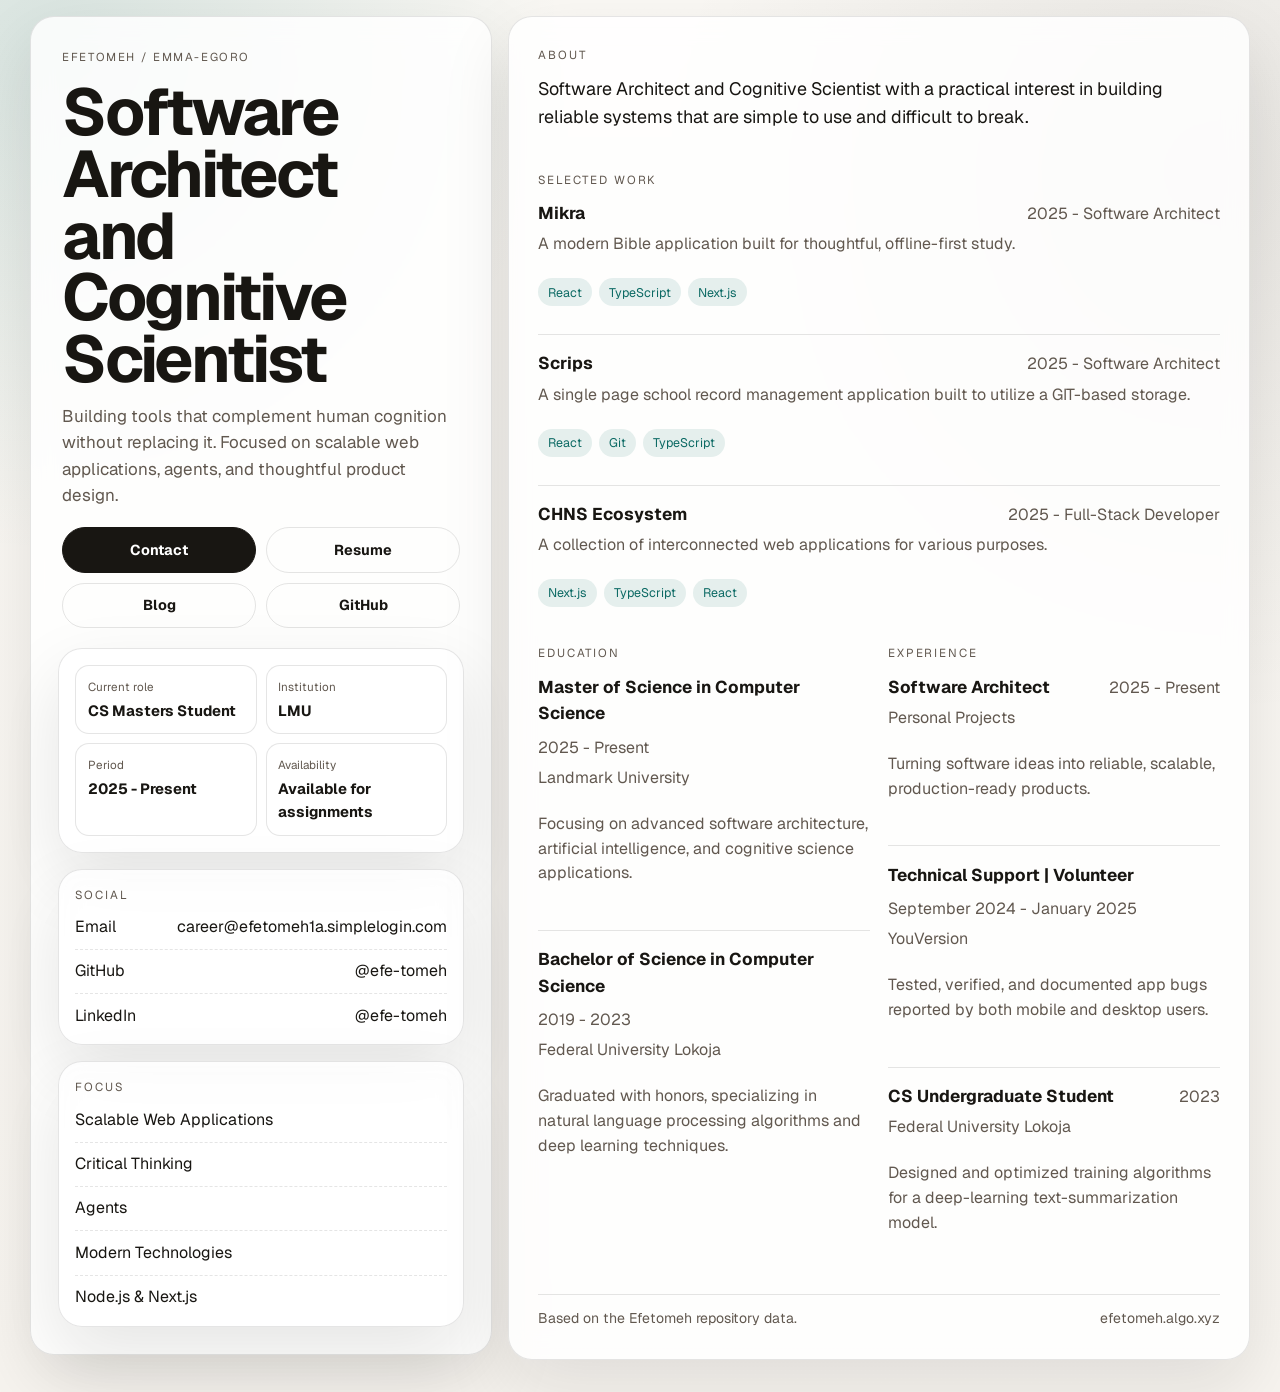
==== commit 1d1f3d49: "style: update font family to Geist for improved typography consistency" ====
--- a/index.html
+++ b/index.html
@@ -6,6 +6,8 @@
     <meta name="description" content="Loading portfolio data..." />
     <title>Efetomeh</title>
     <style>
+      @import url("https://fonts.googleapis.com/css2?family=Geist:wght@100..900&family=Geist+Mono:wght@100..900&display=swap");
+
       :root {
         color-scheme: light;
         --paper: #f7f4ef;
@@ -34,7 +36,7 @@
           radial-gradient(circle at 95% 12%, rgba(24, 22, 18, 0.08), transparent 32%),
           linear-gradient(180deg, #faf8f4 0%, var(--paper) 100%);
         color: var(--ink);
-        font-family: "Iowan Old Style", "Palatino Linotype", Palatino, Georgia, serif;
+        font-family: "Geist", "Trebuchet MS", Arial, sans-serif;
         line-height: 1.55;
       }
 
@@ -87,7 +89,7 @@
 
       .eyebrow {
         margin-bottom: 0.95rem;
-        font-family: "Trebuchet MS", "Lucida Sans Unicode", "Lucida Grande", Arial, sans-serif;
+        font-family: "Geist", "Trebuchet MS", Arial, sans-serif;
         letter-spacing: 0.14em;
         text-transform: uppercase;
         font-size: 0.72rem;
@@ -104,7 +106,7 @@
       .lead {
         margin-bottom: 1.2rem;
         max-width: 38ch;
-        font-family: "Trebuchet MS", Arial, sans-serif;
+        font-family: "Geist", "Trebuchet MS", Arial, sans-serif;
         color: var(--muted);
         font-size: clamp(0.98rem, 1.5vw, 1.06rem);
       }
@@ -123,7 +125,7 @@
         border-radius: 999px;
         padding: 0.66rem 0.9rem;
         border: 1px solid var(--line);
-        font-family: "Trebuchet MS", Arial, sans-serif;
+        font-family: "Geist", "Trebuchet MS", Arial, sans-serif;
         font-size: 0.9rem;
         font-weight: 700;
         transition: transform 170ms ease, border-color 170ms ease, background-color 170ms ease;
@@ -160,14 +162,14 @@
 
       .meta-label {
         display: block;
-        font-family: "Trebuchet MS", Arial, sans-serif;
+        font-family: "Geist", "Trebuchet MS", Arial, sans-serif;
         color: var(--muted);
         font-size: 0.73rem;
         margin-bottom: 0.2rem;
       }
 
       .meta-value {
-        font-family: "Trebuchet MS", Arial, sans-serif;
+        font-family: "Geist", "Trebuchet MS", Arial, sans-serif;
         font-size: 0.93rem;
         font-weight: 700;
       }
@@ -178,7 +180,7 @@
 
       .section-title {
         margin-bottom: 0.7rem;
-        font-family: "Trebuchet MS", Arial, sans-serif;
+        font-family: "Geist", "Trebuchet MS", Arial, sans-serif;
         font-size: 0.73rem;
         letter-spacing: 0.16em;
         text-transform: uppercase;
@@ -191,7 +193,7 @@
         padding: 0;
         display: grid;
         gap: 0.58rem;
-        font-family: "Trebuchet MS", Arial, sans-serif;
+        font-family: "Geist", "Trebuchet MS", Arial, sans-serif;
       }
 
       .list li {
@@ -250,7 +252,7 @@
 
       .project-desc,
       .footer {
-        font-family: "Trebuchet MS", Arial, sans-serif;
+        font-family: "Geist", "Trebuchet MS", Arial, sans-serif;
         color: var(--muted);
       }
 
@@ -265,7 +267,7 @@
         color: var(--accent);
         border-radius: 999px;
         padding: 0.27rem 0.63rem;
-        font-family: "Trebuchet MS", Arial, sans-serif;
+        font-family: "Geist", "Trebuchet MS", Arial, sans-serif;
         font-size: 0.78rem;
       }
 
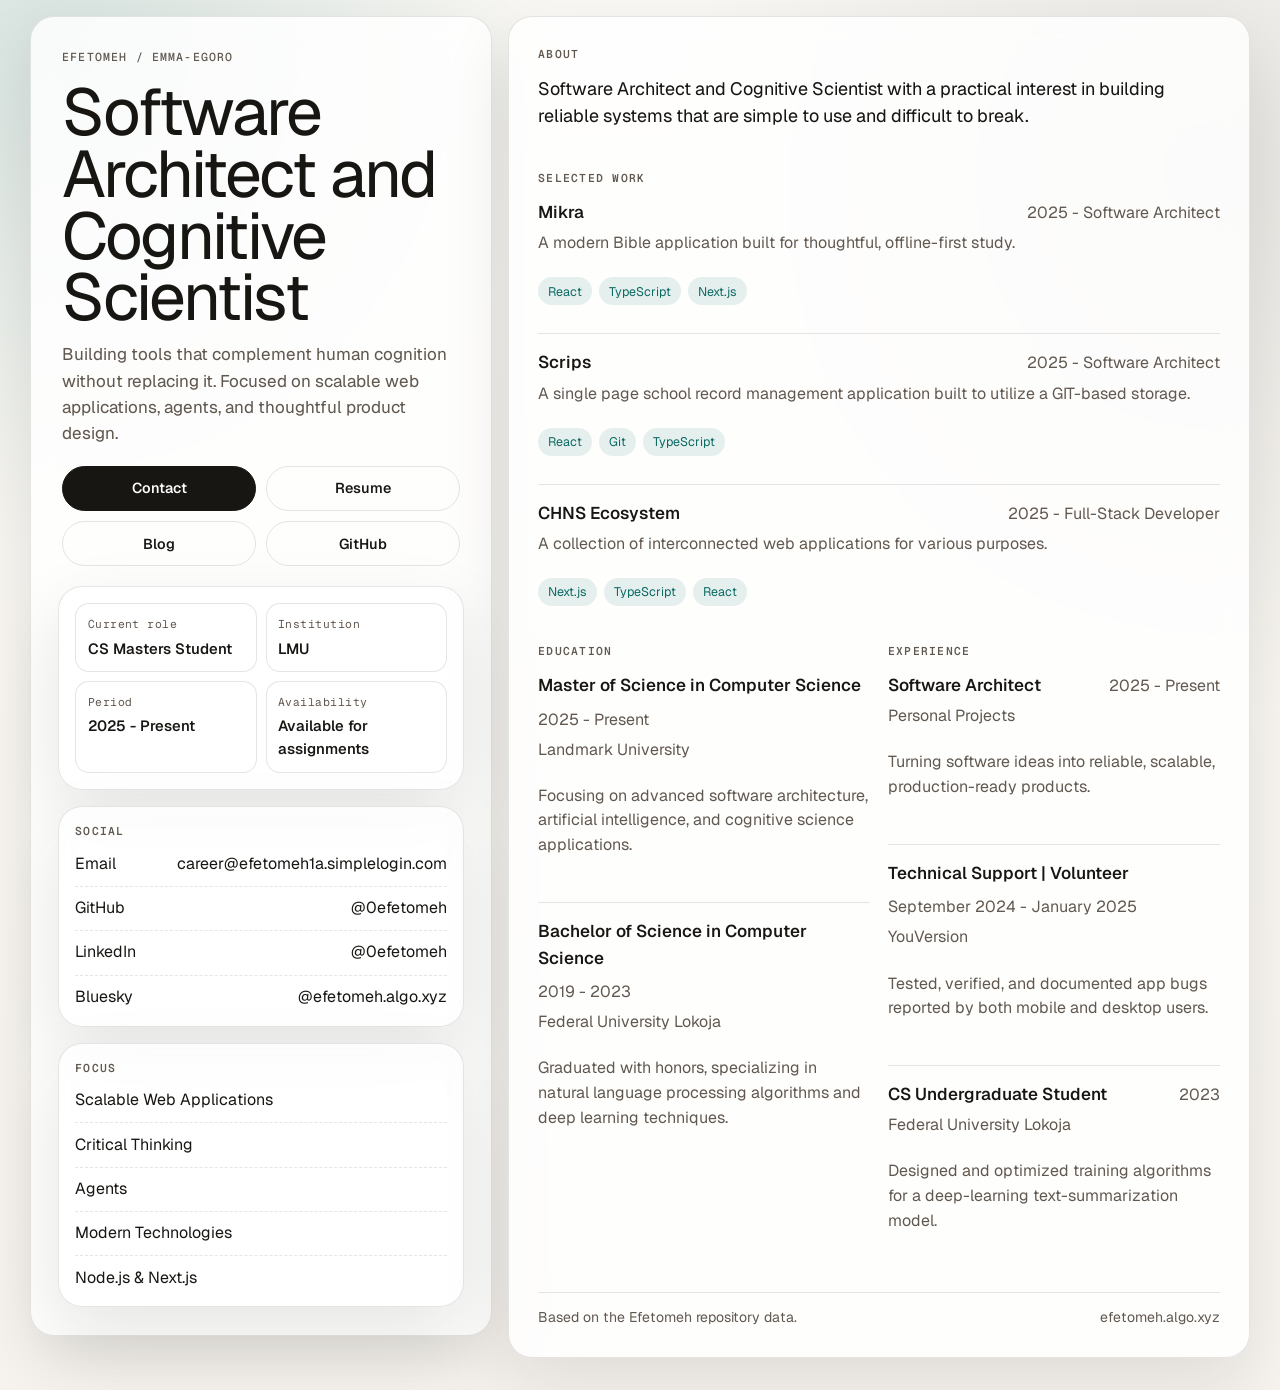
==== commit 940841fb: "fix: update social media handles and URLs for consistency; adjust font weights for improved readabil" ====
--- a/index.html
+++ b/index.html
@@ -37,6 +37,7 @@
           linear-gradient(180deg, #faf8f4 0%, var(--paper) 100%);
         color: var(--ink);
         font-family: "Geist", "Trebuchet MS", Arial, sans-serif;
+        font-weight: 400;
         line-height: 1.55;
       }
 
@@ -89,10 +90,11 @@
 
       .eyebrow {
         margin-bottom: 0.95rem;
-        font-family: "Geist", "Trebuchet MS", Arial, sans-serif;
-        letter-spacing: 0.14em;
+        font-family: "Geist Mono", "Geist", "Trebuchet MS", Arial, sans-serif;
+        letter-spacing: 0.1em;
         text-transform: uppercase;
         font-size: 0.72rem;
+        font-weight: 500;
         color: var(--muted);
       }
 
@@ -100,7 +102,8 @@
         margin-bottom: 0.85rem;
         font-size: clamp(2.3rem, 6vw, 4.1rem);
         line-height: 0.94;
-        letter-spacing: -0.04em;
+        letter-spacing: -0.03em;
+        font-weight: 420;
       }
 
       .lead {
@@ -109,6 +112,7 @@
         font-family: "Geist", "Trebuchet MS", Arial, sans-serif;
         color: var(--muted);
         font-size: clamp(0.98rem, 1.5vw, 1.06rem);
+        font-weight: 420;
       }
 
       .actions {
@@ -127,7 +131,7 @@
         border: 1px solid var(--line);
         font-family: "Geist", "Trebuchet MS", Arial, sans-serif;
         font-size: 0.9rem;
-        font-weight: 700;
+        font-weight: 560;
         transition: transform 170ms ease, border-color 170ms ease, background-color 170ms ease;
       }
 
@@ -162,16 +166,17 @@
 
       .meta-label {
         display: block;
-        font-family: "Geist", "Trebuchet MS", Arial, sans-serif;
+        font-family: "Geist Mono", "Geist", "Trebuchet MS", Arial, sans-serif;
         color: var(--muted);
-        font-size: 0.73rem;
+        font-size: 0.71rem;
         margin-bottom: 0.2rem;
+        letter-spacing: 0.04em;
       }
 
       .meta-value {
         font-family: "Geist", "Trebuchet MS", Arial, sans-serif;
         font-size: 0.93rem;
-        font-weight: 700;
+        font-weight: 560;
       }
 
       .tile {
@@ -180,10 +185,11 @@
 
       .section-title {
         margin-bottom: 0.7rem;
-        font-family: "Geist", "Trebuchet MS", Arial, sans-serif;
-        font-size: 0.73rem;
-        letter-spacing: 0.16em;
+        font-family: "Geist Mono", "Geist", "Trebuchet MS", Arial, sans-serif;
+        font-size: 0.71rem;
+        letter-spacing: 0.11em;
         text-transform: uppercase;
+        font-weight: 560;
         color: var(--muted);
       }
 
@@ -218,6 +224,7 @@
       .bio {
         max-width: 62ch;
         font-size: clamp(1.03rem, 1.4vw, 1.18rem);
+        font-weight: 420;
       }
 
       .projects {
@@ -248,6 +255,7 @@
       .project-title {
         margin: 0;
         font-size: 1.07rem;
+        font-weight: 560;
       }
 
       .project-desc,
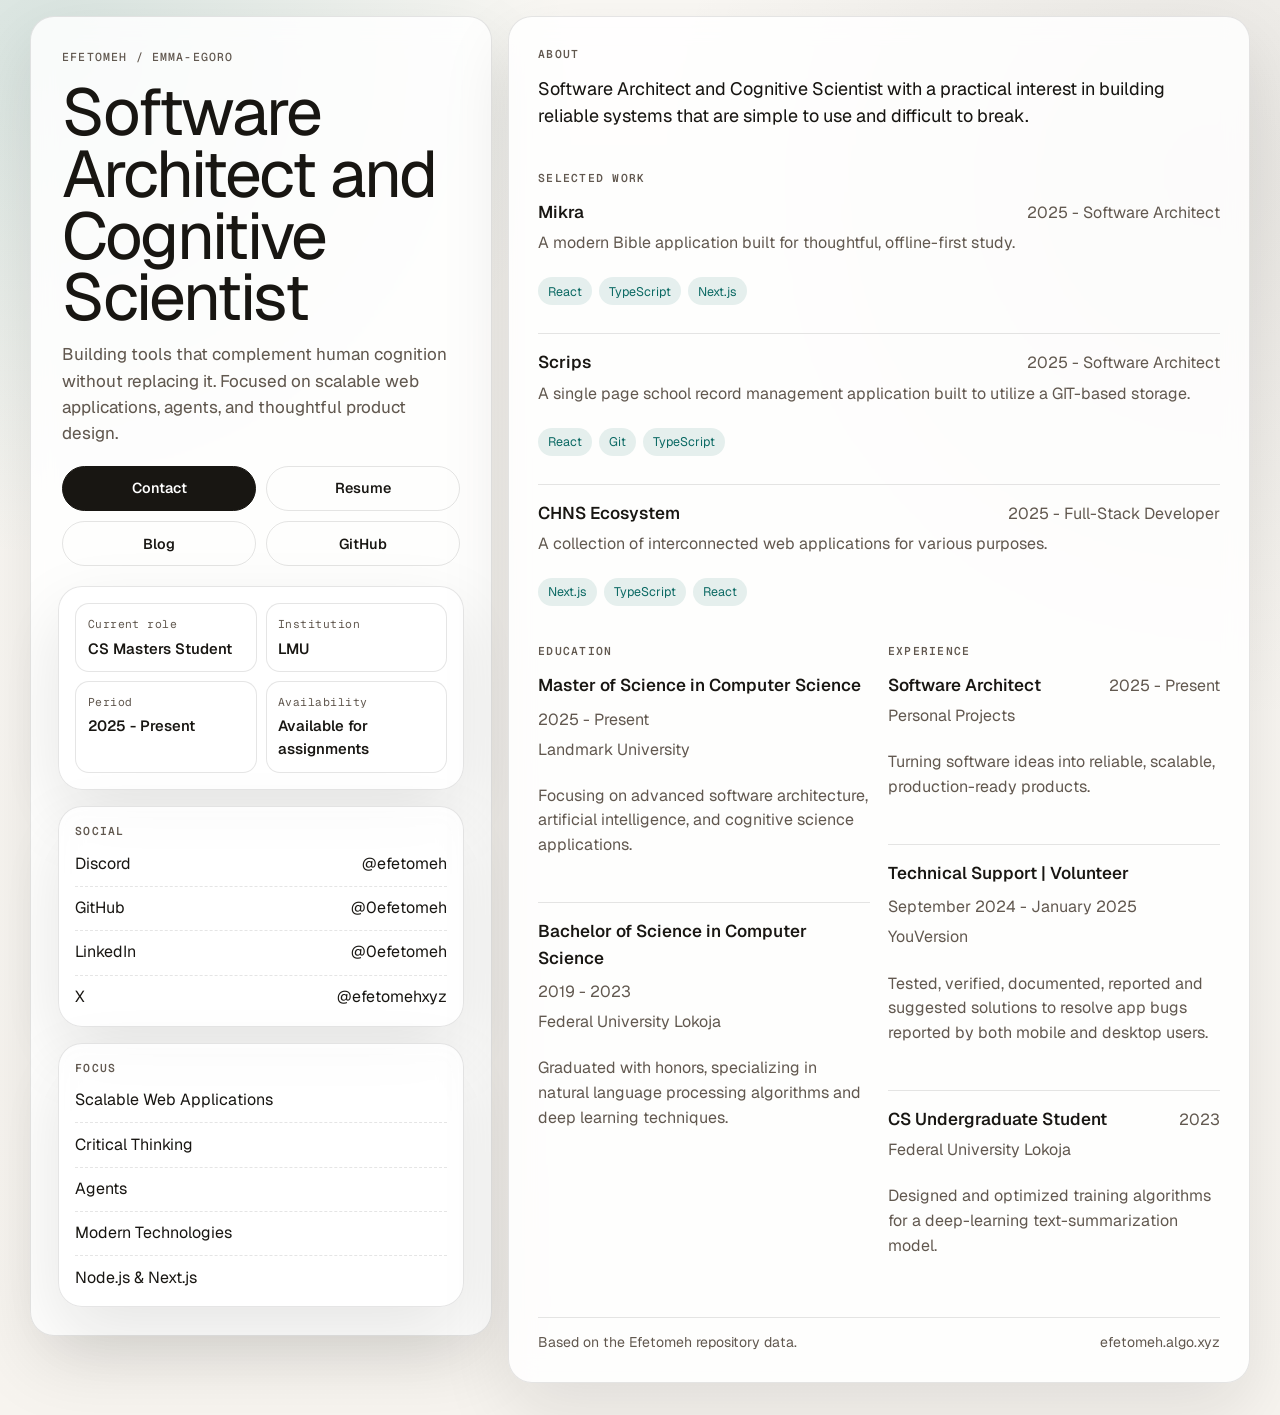
==== commit 6edf8035: "refactor: implement shared component library and update DOM utilities Co-authored-by: Copilot <copil" ====
--- a/index.html
+++ b/index.html
@@ -418,6 +418,7 @@
         </section>
       </div>
     </main>
+    <script src="./lib/components.js"></script>
     <script type="module">
       const dataUrl = "./data.json";
 
@@ -469,7 +470,7 @@
           heroLead.textContent = `${hero.description.charAt(0).toUpperCase()}${hero.description.slice(1)} ${hero.leadSuffix}`;
         }
         if (contactLink) contactLink.textContent = hero.actions.contact.label;
-        if (contactLink) contactLink.setAttribute("href", hero.actions.contact.url);
+        if (contactLink) contactLink.setAttribute("href", normalizeSiteUrl(hero.actions.contact.url));
         if (profileDetailsGrid) profileDetailsGrid.setAttribute("aria-label", hero.profileDetailAriaLabel);
         if (labelCurrentRole) labelCurrentRole.textContent = profileDetailLabels.role;
         if (labelCurrentInstitution) labelCurrentInstitution.textContent = profileDetailLabels.institution;
@@ -480,12 +481,12 @@
         if (currentPeriod) currentPeriod.textContent = profile.currentPeriod.replace(/—/g, "-");
         if (availability) availability.textContent = profile.availability;
         if (resumeLink) resumeLink.textContent = hero.actions.resume.label;
-        if (resumeLink) resumeLink.setAttribute("href", hero.actions.resume.url);
+        if (resumeLink) resumeLink.setAttribute("href", normalizeSiteUrl(hero.actions.resume.url));
         if (blogLink) blogLink.textContent = hero.actions.blog.label;
-        if (blogLink) blogLink.setAttribute("href", hero.actions.blog.url);
+        if (blogLink) blogLink.setAttribute("href", normalizeSiteUrl(hero.actions.blog.url));
         const githubLink = document.getElementById("github-link");
         if (githubLink) githubLink.textContent = hero.actions.github.label;
-        if (githubLink) githubLink.setAttribute("href", hero.actions.github.url);
+        if (githubLink) githubLink.setAttribute("href", normalizeSiteUrl(hero.actions.github.url));
         if (focusTitle) focusTitle.textContent = sections.focus;
         if (socialTitle) socialTitle.textContent = sections.social;
         if (aboutTitle) aboutTitle.textContent = sections.about;
@@ -500,73 +501,140 @@
         }
 
         if (focusList) {
-          focusList.innerHTML = profile.focus
-            .map((item) => `<li><span>${item}</span></li>`)
-            .join("");
+          focusList.innerHTML = "";
+          profile.focus.forEach((item) => {
+            const li = document.createElement("li");
+            const span = document.createElement("span");
+            span.textContent = item;
+            li.appendChild(span);
+            focusList.appendChild(li);
+          });
         }
 
         if (socialList) {
-          socialList.innerHTML = socials
-            .map((social) => {
-              const handleLabel = social.handle ?? social.name;
-              const target = social.url.startsWith("mailto:") ? "_self" : "_blank";
-              const rel = social.url.startsWith("mailto:") ? "" : "noreferrer";
-              return `<li><span>${social.name}</span><a href="${social.url}" target="${target}" rel="${rel}">${handleLabel}</a></li>`;
-            })
-            .join("");
+          socialList.innerHTML = "";
+          socials.forEach((social) => {
+            const li = document.createElement("li");
+            const nameSpan = document.createElement("span");
+            nameSpan.textContent = social.name;
+            
+            const handleLabel = social.handle ?? social.name;
+            const link = createLink(social.url, handleLabel, {
+              external: !social.url.startsWith("mailto:")
+            });
+            
+            li.appendChild(nameSpan);
+            li.appendChild(link);
+            socialList.appendChild(li);
+          });
         }
 
         if (projectsList) {
-          projectsList.innerHTML = projects
-            .map(
-              (project) => `
-                <article class="project">
-                  <div class="project-row">
-                    <h3 class="project-title"><a href="${project.url}" target="_blank" rel="noreferrer">${project.title}</a></h3>
-                    <span class="project-desc">${project.year} - ${project.role}</span>
-                  </div>
-                  <p class="project-desc">${project.description.replace(/^.*?:\s*/, "")}</p>
-                  <div class="tech">
-                    ${project.tech.map((tech) => `<span class="chip">${tech}</span>`).join("")}
-                  </div>
-                </article>
-              `
-            )
-            .join("");
+          projectsList.innerHTML = "";
+          projects.forEach((project) => {
+            const article = document.createElement("article");
+            article.className = "project";
+            
+            const row = document.createElement("div");
+            row.className = "project-row";
+            
+            const titleH3 = document.createElement("h3");
+            titleH3.className = "project-title";
+            const titleLink = createLink(project.url, project.title, { external: true });
+            titleH3.appendChild(titleLink);
+            
+            const yearSpan = document.createElement("span");
+            yearSpan.className = "project-desc";
+            yearSpan.textContent = `${project.year} - ${project.role}`;
+            
+            row.appendChild(titleH3);
+            row.appendChild(yearSpan);
+            
+            const desc = document.createElement("p");
+            desc.className = "project-desc";
+            desc.textContent = project.description.replace(/^.*?:\s*/, "");
+            
+            const tech = document.createElement("div");
+            tech.className = "tech";
+            project.tech.forEach((techItem) => {
+              tech.appendChild(createBadge(techItem, "chip"));
+            });
+            
+            article.appendChild(row);
+            article.appendChild(desc);
+            article.appendChild(tech);
+            projectsList.appendChild(article);
+          });
         }
 
         if (educationList) {
-          educationList.innerHTML = education
-            .map(
-              (item) => `
-                <article class="project">
-                  <div class="project-row">
-                    <h3 class="project-title">${item.degree}</h3>
-                    <span class="project-desc">${item.year}</span>
-                  </div>
-                  <p class="project-desc">${item.school}</p>
-                  <p class="project-desc">${item.description}</p>
-                </article>
-              `
-            )
-            .join("");
+          educationList.innerHTML = "";
+          education.forEach((item) => {
+            const article = document.createElement("article");
+            article.className = "project";
+            
+            const row = document.createElement("div");
+            row.className = "project-row";
+            
+            const titleH3 = document.createElement("h3");
+            titleH3.className = "project-title";
+            titleH3.textContent = item.degree;
+            
+            const yearSpan = document.createElement("span");
+            yearSpan.className = "project-desc";
+            yearSpan.textContent = item.year;
+            
+            row.appendChild(titleH3);
+            row.appendChild(yearSpan);
+            
+            const school = document.createElement("p");
+            school.className = "project-desc";
+            school.textContent = item.school;
+            
+            const desc = document.createElement("p");
+            desc.className = "project-desc";
+            desc.textContent = item.description;
+            
+            article.appendChild(row);
+            article.appendChild(school);
+            article.appendChild(desc);
+            educationList.appendChild(article);
+          });
         }
 
         if (experienceList) {
-          experienceList.innerHTML = experience
-            .map(
-              (item) => `
-                <article class="project">
-                  <div class="project-row">
-                    <h3 class="project-title">${item.role}</h3>
-                    <span class="project-desc">${item.year}</span>
-                  </div>
-                  <p class="project-desc">${item.company}</p>
-                  <p class="project-desc">${item.description}</p>
-                </article>
-              `
-            )
-            .join("");
+          experienceList.innerHTML = "";
+          experience.forEach((item) => {
+            const article = document.createElement("article");
+            article.className = "project";
+            
+            const row = document.createElement("div");
+            row.className = "project-row";
+            
+            const titleH3 = document.createElement("h3");
+            titleH3.className = "project-title";
+            titleH3.textContent = item.role;
+            
+            const yearSpan = document.createElement("span");
+            yearSpan.className = "project-desc";
+            yearSpan.textContent = item.year;
+            
+            row.appendChild(titleH3);
+            row.appendChild(yearSpan);
+            
+            const company = document.createElement("p");
+            company.className = "project-desc";
+            company.textContent = item.company;
+            
+            const desc = document.createElement("p");
+            desc.className = "project-desc";
+            desc.textContent = item.description;
+            
+            article.appendChild(row);
+            article.appendChild(company);
+            article.appendChild(desc);
+            experienceList.appendChild(article);
+          });
         }
       }
 
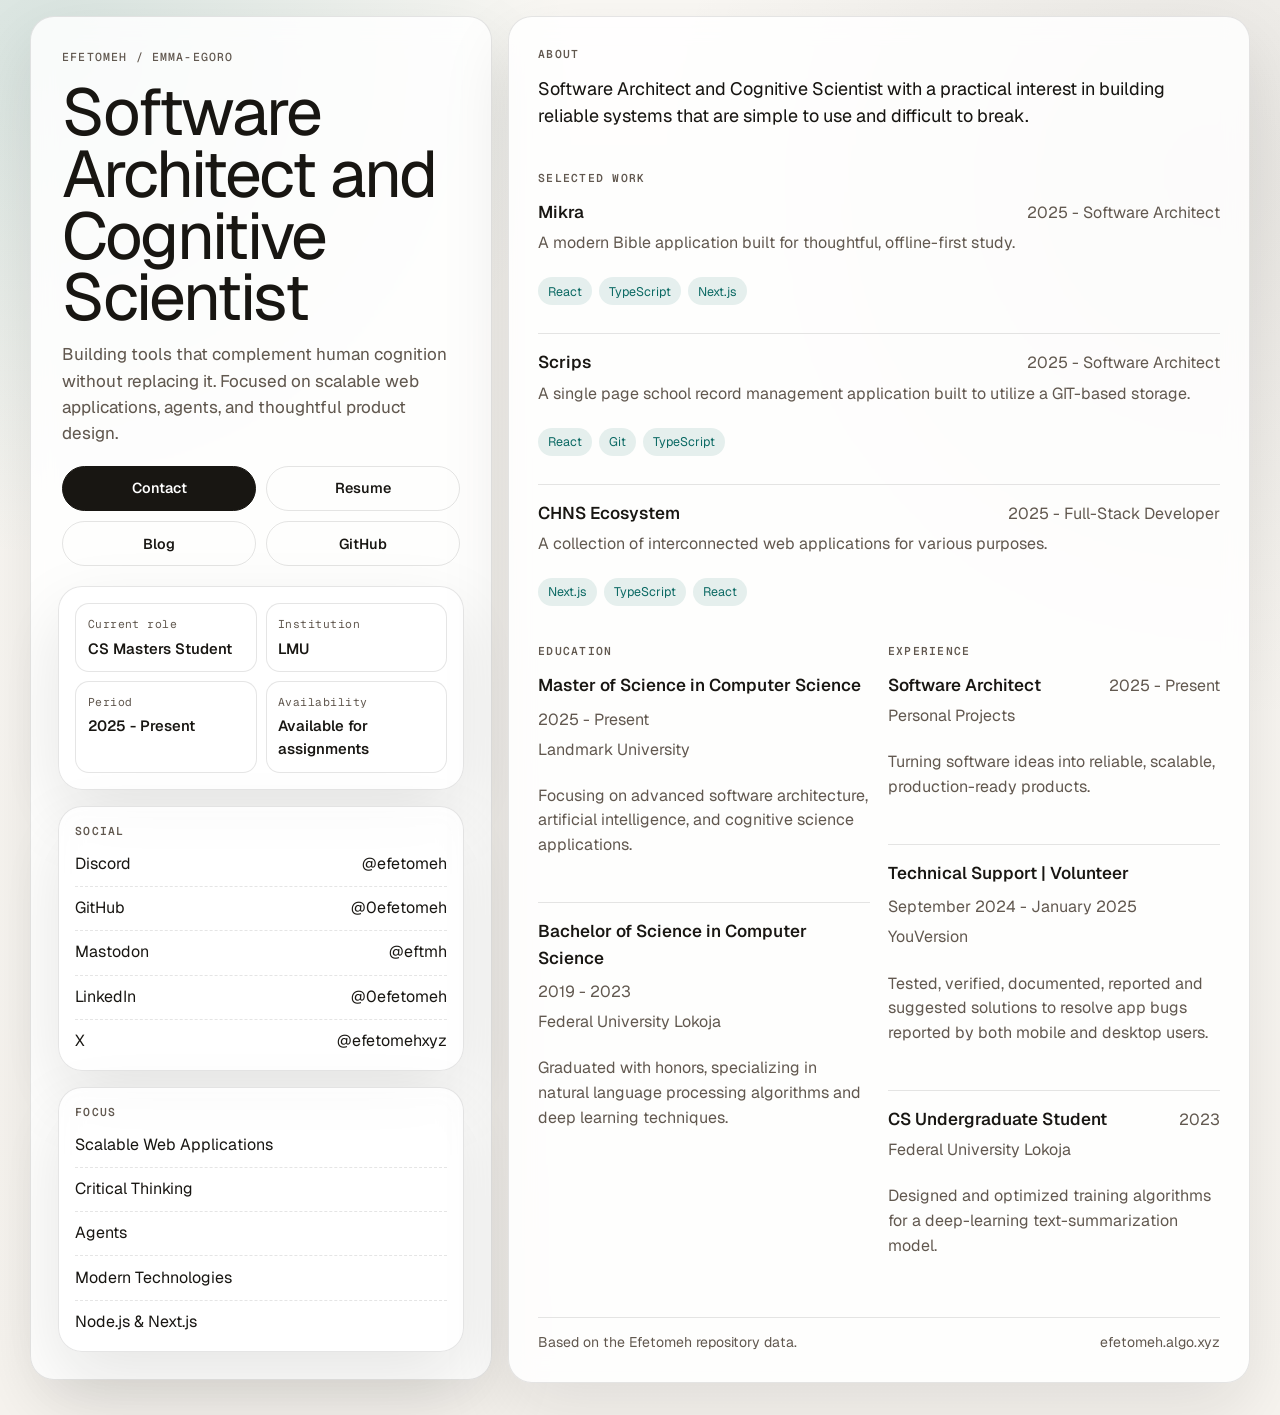
==== commit 318a4b6d: "feat: add Mastodon link to social profiles in JSON and HTML Co-authored-by: Copilot <copilot@github." ====
--- a/index.html
+++ b/index.html
@@ -661,5 +661,10 @@
 
       loadPortfolio();
     </script>
+    <div hidden aria-hidden="true">
+      <a rel="me" href="https://ieji.de/@eftmh">Mastodon</a>
+    </div>
+    <script src="./lib/components.js"></script>
+    <script src="./lib/register-sw.js"></script>
   </body>
 </html>
